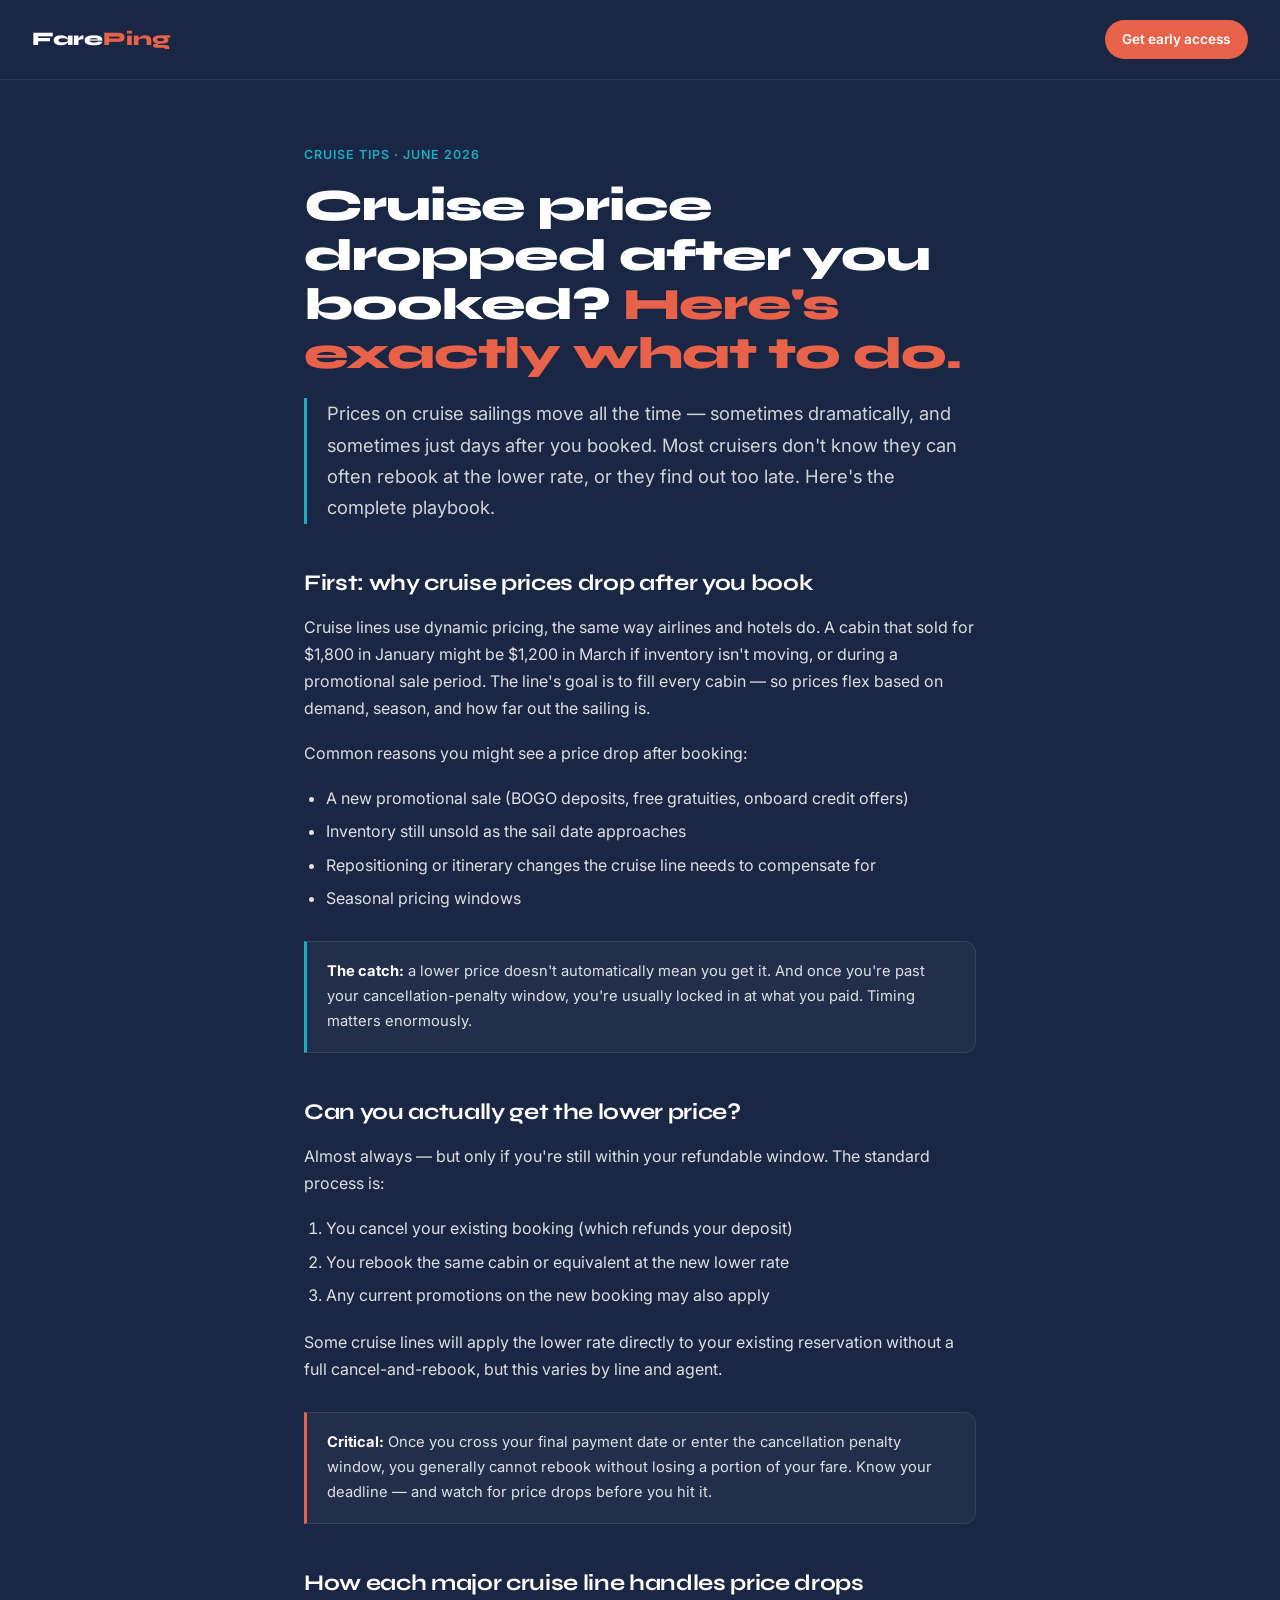
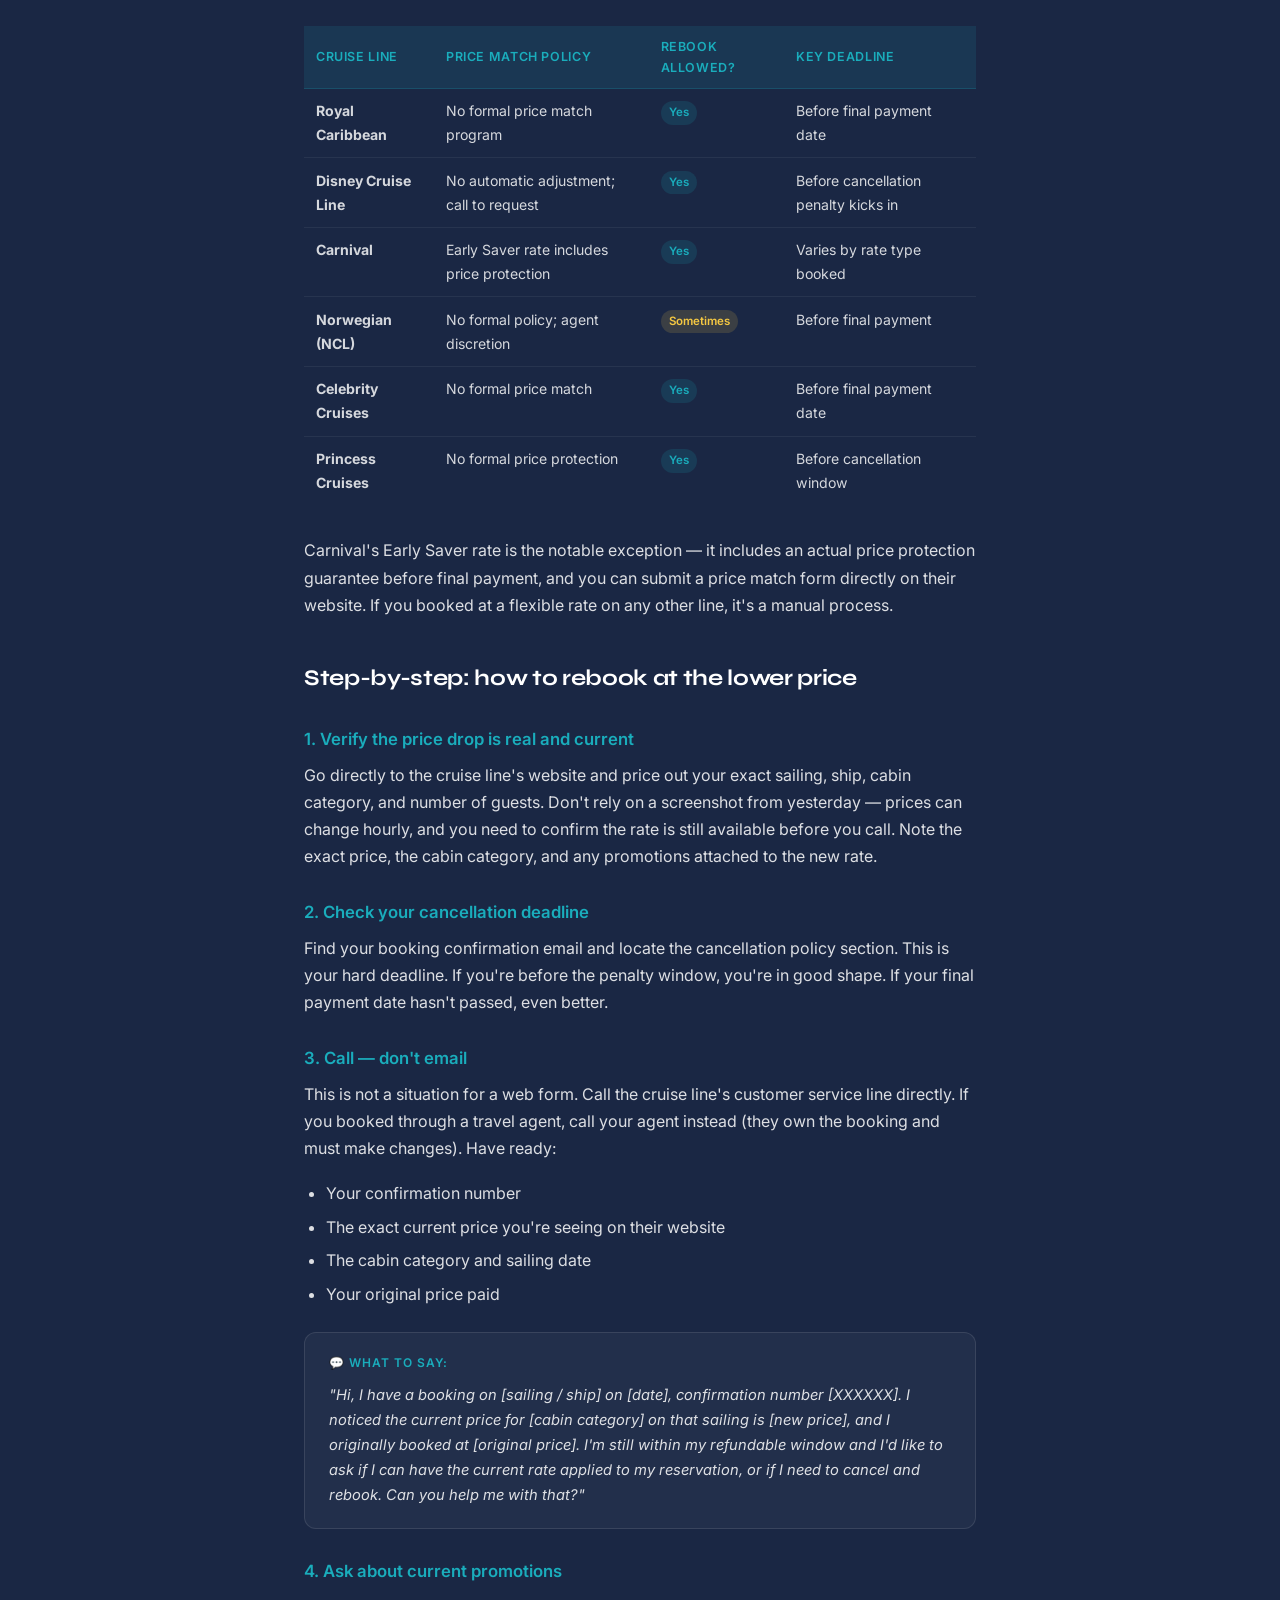
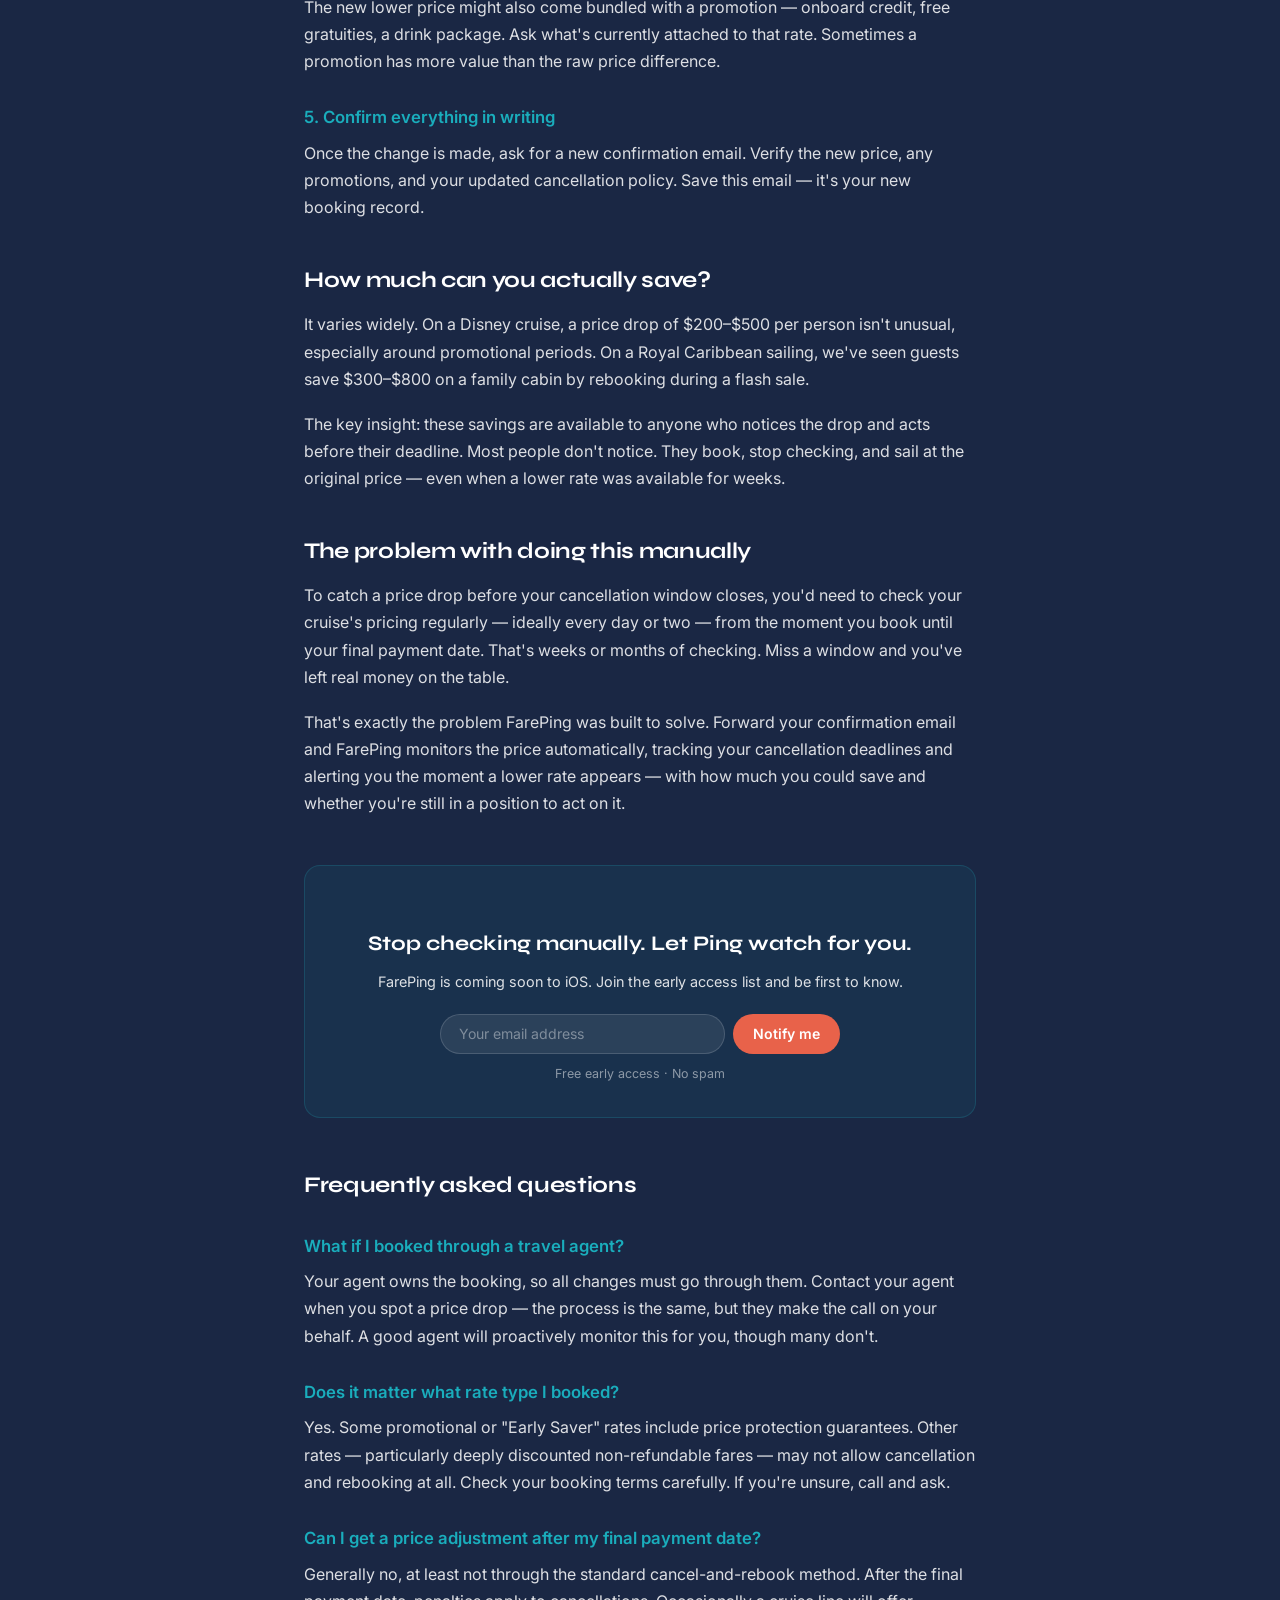
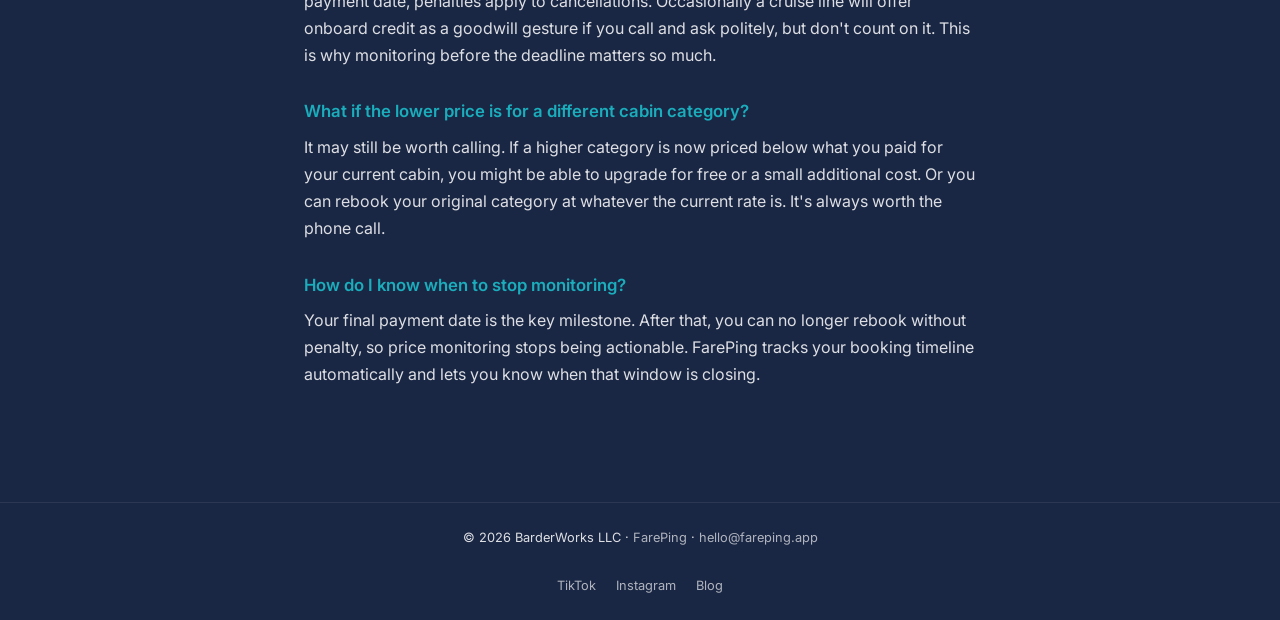
==== fareping-blog-cruise-price-drop.html @ 7eab7dcc "Initial FarePing website" ====
<!DOCTYPE html>
<html lang="en">
<head>
<meta charset="UTF-8">
<meta name="viewport" content="width=device-width, initial-scale=1.0">

<!-- Primary SEO -->
<title>Cruise Price Dropped After You Booked? Here's Exactly What to Do | FarePing</title>
<meta name="description" content="Booked a cruise and the price just dropped? You may be able to rebook at the lower rate — if you act before your cancellation deadline. Here's how price adjustments work on Royal Caribbean, Disney, Carnival, and more.">
<meta name="robots" content="index, follow">
<link rel="canonical" href="https://fareping.app/blog/cruise-price-drop-after-booking">

<!-- Open Graph -->
<meta property="og:type" content="article">
<meta property="og:url" content="https://fareping.app/blog/cruise-price-drop-after-booking">
<meta property="og:title" content="Cruise Price Dropped After You Booked? Here's Exactly What to Do">
<meta property="og:description" content="You may be able to rebook at the lower rate — if you act before your cancellation deadline. Here's how price adjustments work on major cruise lines.">
<meta property="og:image" content="https://fareping.app/og-image.png">
<meta property="og:site_name" content="FarePing">

<!-- Twitter Card -->
<meta name="twitter:card" content="summary_large_image">
<meta name="twitter:title" content="Cruise Price Dropped After You Booked? Here's Exactly What to Do">
<meta name="twitter:description" content="You may be able to rebook at the lower rate — if you act before your cancellation deadline.">
<meta name="twitter:image" content="https://fareping.app/og-image.png">

<!-- Article Schema -->
<script type="application/ld+json">
{
  "@context": "https://schema.org",
  "@type": "Article",
  "headline": "Cruise Price Dropped After You Booked? Here's Exactly What to Do",
  "description": "A complete guide to getting a price adjustment on a cruise after the rate drops — including how to check, when to act, and what to say when you call.",
  "url": "https://fareping.app/blog/cruise-price-drop-after-booking",
  "datePublished": "2026-06-16",
  "dateModified": "2026-06-16",
  "author": {
    "@type": "Organization",
    "name": "FarePing"
  },
  "publisher": {
    "@type": "Organization",
    "name": "BarderWorks LLC",
    "url": "https://fareping.app"
  },
  "mainEntityOfPage": {
    "@type": "WebPage",
    "@id": "https://fareping.app/blog/cruise-price-drop-after-booking"
  }
}
</script>

<!-- FAQ Schema (rich results) -->
<script type="application/ld+json">
{
  "@context": "https://schema.org",
  "@type": "FAQPage",
  "mainEntity": [
    {
      "@type": "Question",
      "name": "Can I get a price adjustment if my cruise drops in price after I book?",
      "acceptedAnswer": {
        "@type": "Answer",
        "text": "Yes — most major cruise lines allow you to rebook at a lower rate before your final payment date, as long as you are still within the refundable cancellation window. You typically cancel the existing booking and rebook at the new price, which may come with the current promotion attached."
      }
    },
    {
      "@type": "Question",
      "name": "Does Royal Caribbean offer price adjustments after booking?",
      "acceptedAnswer": {
        "@type": "Answer",
        "text": "Royal Caribbean does not offer a formal price match or price protection program, but you can cancel a refundable booking and rebook at the lower rate before your final payment date. After the final payment date, you are typically locked in at your original price."
      }
    },
    {
      "@type": "Question",
      "name": "What about Disney Cruise Line price drops?",
      "acceptedAnswer": {
        "@type": "Answer",
        "text": "Disney Cruise Line allows repricing on existing bookings if the price drops and you are outside the cancellation penalty period. Call the Disney Cruise Line directly with your reservation number and ask if the current rate can be applied to your booking."
      }
    },
    {
      "@type": "Question",
      "name": "How do I know if the price dropped on my cruise?",
      "acceptedAnswer": {
        "@type": "Answer",
        "text": "You can manually check the cruise line website for your sailing, or use a tool like FarePing, which monitors your booking automatically after you forward your confirmation email and alerts you the moment a lower rate appears."
      }
    },
    {
      "@type": "Question",
      "name": "What do I say when I call to ask for a price adjustment?",
      "acceptedAnswer": {
        "@type": "Answer",
        "text": "Call the cruise line directly. Reference your confirmation number and tell them you noticed the price on your sailing has dropped, and you'd like to ask whether the current rate can be applied to your existing reservation. Be polite, have your booking details ready, and ask specifically about any current promotions."
      }
    }
  ]
}
</script>

<link rel="preconnect" href="https://fonts.googleapis.com">
<link rel="preconnect" href="https://fonts.gstatic.com" crossorigin>
<link href="https://fonts.googleapis.com/css2?family=Syne:wght@700;800&family=Inter:wght@400;500;600&display=swap" rel="stylesheet">

<style>
  *, *::before, *::after { box-sizing: border-box; margin: 0; padding: 0; }

  :root {
    --teal: #1AADBC;
    --navy: #1A2744;
    --navy-light: #243456;
    --coral: #E8624A;
    --gold: #F5C842;
    --white: #FFFFFF;
    --text-muted: rgba(255,255,255,0.65);
    --card-bg: rgba(255,255,255,0.04);
    --card-border: rgba(255,255,255,0.09);
  }

  html { scroll-behavior: smooth; }
  body {
    font-family: 'Inter', sans-serif;
    background: var(--navy);
    color: var(--white);
    line-height: 1.7;
    font-size: 1rem;
  }

  /* NAV */
  nav {
    display: flex;
    align-items: center;
    justify-content: space-between;
    padding: 1.25rem 2rem;
    border-bottom: 1px solid rgba(255,255,255,0.08);
  }
  .nav-logo {
    font-family: 'Syne', sans-serif;
    font-weight: 800;
    font-size: 1.2rem;
    color: var(--white);
    text-decoration: none;
  }
  .nav-logo span { color: var(--coral); }
  .nav-cta {
    background: var(--coral);
    color: var(--white);
    border: none;
    border-radius: 100px;
    padding: 0.5rem 1.1rem;
    font-size: 0.85rem;
    font-weight: 600;
    cursor: pointer;
    text-decoration: none;
  }

  /* ARTICLE */
  .article-wrap {
    max-width: 720px;
    margin: 0 auto;
    padding: 4rem 1.5rem 6rem;
  }

  .article-meta {
    font-size: 0.78rem;
    color: var(--teal);
    font-weight: 600;
    letter-spacing: 0.08em;
    text-transform: uppercase;
    margin-bottom: 1rem;
  }

  h1 {
    font-family: 'Syne', sans-serif;
    font-weight: 800;
    font-size: clamp(2rem, 5vw, 2.8rem);
    line-height: 1.1;
    letter-spacing: -0.025em;
    margin-bottom: 1.25rem;
  }
  h1 em { font-style: normal; color: var(--coral); }

  .article-lede {
    font-size: 1.15rem;
    line-height: 1.7;
    color: rgba(255,255,255,0.8);
    border-left: 3px solid var(--teal);
    padding-left: 1.25rem;
    margin-bottom: 2.5rem;
  }

  h2 {
    font-family: 'Syne', sans-serif;
    font-weight: 700;
    font-size: 1.4rem;
    letter-spacing: -0.015em;
    margin: 2.5rem 0 0.75rem;
  }

  h3 {
    font-family: 'Inter', sans-serif;
    font-weight: 600;
    font-size: 1.05rem;
    margin: 1.75rem 0 0.5rem;
    color: var(--teal);
  }

  p { margin-bottom: 1.1rem; color: rgba(255,255,255,0.85); }

  a { color: var(--teal); }

  ul, ol {
    margin: 0.5rem 0 1.25rem 1.4rem;
    color: rgba(255,255,255,0.85);
  }
  li { margin-bottom: 0.4rem; }

  /* CALLOUT BOXES */
  .callout {
    background: var(--card-bg);
    border: 1px solid var(--card-border);
    border-left: 3px solid var(--teal);
    border-radius: 0 12px 12px 0;
    padding: 1.1rem 1.25rem;
    margin: 1.75rem 0;
  }
  .callout.warn {
    border-left-color: var(--coral);
  }
  .callout p { margin: 0; font-size: 0.92rem; }
  .callout strong { color: var(--white); }

  /* CRUISE LINE TABLE */
  .cruise-table {
    width: 100%;
    border-collapse: collapse;
    margin: 1.5rem 0 2rem;
    font-size: 0.88rem;
  }
  .cruise-table th {
    text-align: left;
    padding: 0.6rem 0.75rem;
    background: rgba(26,173,188,0.12);
    color: var(--teal);
    font-weight: 600;
    font-size: 0.78rem;
    letter-spacing: 0.05em;
    text-transform: uppercase;
    border-bottom: 1px solid rgba(26,173,188,0.3);
  }
  .cruise-table td {
    padding: 0.65rem 0.75rem;
    border-bottom: 1px solid rgba(255,255,255,0.06);
    color: rgba(255,255,255,0.82);
    vertical-align: top;
  }
  .cruise-table tr:last-child td { border-bottom: none; }
  .badge {
    display: inline-block;
    padding: 2px 8px;
    border-radius: 100px;
    font-size: 0.72rem;
    font-weight: 600;
  }
  .badge.yes { background: rgba(26,173,188,0.15); color: var(--teal); }
  .badge.no { background: rgba(232,98,74,0.15); color: var(--coral); }
  .badge.maybe { background: rgba(245,200,66,0.15); color: var(--gold); }

  /* SCRIPT BOX */
  .script-box {
    background: rgba(255,255,255,0.04);
    border: 1px solid rgba(255,255,255,0.1);
    border-radius: 12px;
    padding: 1.25rem 1.5rem;
    margin: 1.5rem 0;
    font-size: 0.92rem;
    font-style: italic;
    line-height: 1.7;
    color: rgba(255,255,255,0.85);
  }
  .script-box::before {
    content: '💬 What to say:';
    display: block;
    font-style: normal;
    font-weight: 600;
    font-size: 0.75rem;
    letter-spacing: 0.08em;
    text-transform: uppercase;
    color: var(--teal);
    margin-bottom: 0.6rem;
  }

  /* CTA BLOCK */
  .cta-block {
    background: rgba(26,173,188,0.08);
    border: 1px solid rgba(26,173,188,0.2);
    border-radius: 16px;
    padding: 2rem;
    text-align: center;
    margin: 3rem 0;
  }
  .cta-block h3 {
    color: var(--white);
    font-family: 'Syne', sans-serif;
    font-weight: 700;
    font-size: 1.3rem;
    margin-bottom: 0.5rem;
  }
  .cta-block p { font-size: 0.9rem; margin-bottom: 1.25rem; }
  .cta-form { display: flex; gap: 0.5rem; max-width: 400px; margin: 0 auto; }
  .cta-form input {
    flex: 1;
    background: rgba(255,255,255,0.08);
    border: 1px solid rgba(255,255,255,0.15);
    border-radius: 100px;
    padding: 0.65rem 1.1rem;
    font-size: 0.88rem;
    color: var(--white);
    outline: none;
    font-family: 'Inter', sans-serif;
  }
  .cta-form input::placeholder { color: rgba(255,255,255,0.4); }
  .cta-form button {
    background: var(--coral);
    color: var(--white);
    border: none;
    border-radius: 100px;
    padding: 0.65rem 1.25rem;
    font-size: 0.88rem;
    font-weight: 600;
    cursor: pointer;
    font-family: 'Inter', sans-serif;
    white-space: nowrap;
  }

  /* FOOTER */
  footer {
    padding: 1.5rem 2rem;
    border-top: 1px solid rgba(255,255,255,0.08);
    text-align: center;
    font-size: 0.8rem;
    color: var(--text-muted);
    display: flex;
    flex-direction: column;
    gap: 0.5rem;
    align-items: center;
  }
  .footer-social { display: flex; gap: 1.25rem; }
  footer a { color: var(--text-muted); text-decoration: none; }
  footer a:hover { color: var(--teal); }

  @media (max-width: 600px) {
    .cta-form { flex-direction: column; }
    .cruise-table { font-size: 0.8rem; }
    .cruise-table th, .cruise-table td { padding: 0.5rem; }
  }
</style>
</head>
<body>

<nav>
  <a href="/" class="nav-logo">Fare<span>Ping</span></a>
  <a href="/#notify" class="nav-cta">Get early access</a>
</nav>

<article class="article-wrap">

  <p class="article-meta">Cruise tips · June 2026</p>

  <h1>Cruise price dropped after you booked? <em>Here's exactly what to do.</em></h1>

  <p class="article-lede">Prices on cruise sailings move all the time — sometimes dramatically, and sometimes just days after you booked. Most cruisers don't know they can often rebook at the lower rate, or they find out too late. Here's the complete playbook.</p>

  <h2>First: why cruise prices drop after you book</h2>

  <p>Cruise lines use dynamic pricing, the same way airlines and hotels do. A cabin that sold for $1,800 in January might be $1,200 in March if inventory isn't moving, or during a promotional sale period. The line's goal is to fill every cabin — so prices flex based on demand, season, and how far out the sailing is.</p>

  <p>Common reasons you might see a price drop after booking:</p>
  <ul>
    <li>A new promotional sale (BOGO deposits, free gratuities, onboard credit offers)</li>
    <li>Inventory still unsold as the sail date approaches</li>
    <li>Repositioning or itinerary changes the cruise line needs to compensate for</li>
    <li>Seasonal pricing windows</li>
  </ul>

  <div class="callout">
    <p><strong>The catch:</strong> a lower price doesn't automatically mean you get it. And once you're past your cancellation-penalty window, you're usually locked in at what you paid. Timing matters enormously.</p>
  </div>

  <h2>Can you actually get the lower price?</h2>

  <p>Almost always — but only if you're still within your refundable window. The standard process is:</p>
  <ol>
    <li>You cancel your existing booking (which refunds your deposit)</li>
    <li>You rebook the same cabin or equivalent at the new lower rate</li>
    <li>Any current promotions on the new booking may also apply</li>
  </ol>

  <p>Some cruise lines will apply the lower rate directly to your existing reservation without a full cancel-and-rebook, but this varies by line and agent.</p>

  <div class="callout warn">
    <p><strong>Critical:</strong> Once you cross your final payment date or enter the cancellation penalty window, you generally cannot rebook without losing a portion of your fare. Know your deadline — and watch for price drops before you hit it.</p>
  </div>

  <h2>How each major cruise line handles price drops</h2>

  <table class="cruise-table">
    <thead>
      <tr>
        <th>Cruise Line</th>
        <th>Price Match Policy</th>
        <th>Rebook Allowed?</th>
        <th>Key Deadline</th>
      </tr>
    </thead>
    <tbody>
      <tr>
        <td><strong>Royal Caribbean</strong></td>
        <td>No formal price match program</td>
        <td><span class="badge yes">Yes</span></td>
        <td>Before final payment date</td>
      </tr>
      <tr>
        <td><strong>Disney Cruise Line</strong></td>
        <td>No automatic adjustment; call to request</td>
        <td><span class="badge yes">Yes</span></td>
        <td>Before cancellation penalty kicks in</td>
      </tr>
      <tr>
        <td><strong>Carnival</strong></td>
        <td>Early Saver rate includes price protection</td>
        <td><span class="badge yes">Yes</span></td>
        <td>Varies by rate type booked</td>
      </tr>
      <tr>
        <td><strong>Norwegian (NCL)</strong></td>
        <td>No formal policy; agent discretion</td>
        <td><span class="badge maybe">Sometimes</span></td>
        <td>Before final payment</td>
      </tr>
      <tr>
        <td><strong>Celebrity Cruises</strong></td>
        <td>No formal price match</td>
        <td><span class="badge yes">Yes</span></td>
        <td>Before final payment date</td>
      </tr>
      <tr>
        <td><strong>Princess Cruises</strong></td>
        <td>No formal price protection</td>
        <td><span class="badge yes">Yes</span></td>
        <td>Before cancellation window</td>
      </tr>
    </tbody>
  </table>

  <p>Carnival's Early Saver rate is the notable exception — it includes an actual price protection guarantee before final payment, and you can submit a price match form directly on their website. If you booked at a flexible rate on any other line, it's a manual process.</p>

  <h2>Step-by-step: how to rebook at the lower price</h2>

  <h3>1. Verify the price drop is real and current</h3>
  <p>Go directly to the cruise line's website and price out your exact sailing, ship, cabin category, and number of guests. Don't rely on a screenshot from yesterday — prices can change hourly, and you need to confirm the rate is still available before you call. Note the exact price, the cabin category, and any promotions attached to the new rate.</p>

  <h3>2. Check your cancellation deadline</h3>
  <p>Find your booking confirmation email and locate the cancellation policy section. This is your hard deadline. If you're before the penalty window, you're in good shape. If your final payment date hasn't passed, even better.</p>

  <h3>3. Call — don't email</h3>
  <p>This is not a situation for a web form. Call the cruise line's customer service line directly. If you booked through a travel agent, call your agent instead (they own the booking and must make changes). Have ready:</p>
  <ul>
    <li>Your confirmation number</li>
    <li>The exact current price you're seeing on their website</li>
    <li>The cabin category and sailing date</li>
    <li>Your original price paid</li>
  </ul>

  <div class="script-box">
    "Hi, I have a booking on [sailing / ship] on [date], confirmation number [XXXXXX]. I noticed the current price for [cabin category] on that sailing is [new price], and I originally booked at [original price]. I'm still within my refundable window and I'd like to ask if I can have the current rate applied to my reservation, or if I need to cancel and rebook. Can you help me with that?"
  </div>

  <h3>4. Ask about current promotions</h3>
  <p>The new lower price might also come bundled with a promotion — onboard credit, free gratuities, a drink package. Ask what's currently attached to that rate. Sometimes a promotion has more value than the raw price difference.</p>

  <h3>5. Confirm everything in writing</h3>
  <p>Once the change is made, ask for a new confirmation email. Verify the new price, any promotions, and your updated cancellation policy. Save this email — it's your new booking record.</p>

  <h2>How much can you actually save?</h2>

  <p>It varies widely. On a Disney cruise, a price drop of $200–$500 per person isn't unusual, especially around promotional periods. On a Royal Caribbean sailing, we've seen guests save $300–$800 on a family cabin by rebooking during a flash sale.</p>

  <p>The key insight: these savings are available to anyone who notices the drop and acts before their deadline. Most people don't notice. They book, stop checking, and sail at the original price — even when a lower rate was available for weeks.</p>

  <h2>The problem with doing this manually</h2>

  <p>To catch a price drop before your cancellation window closes, you'd need to check your cruise's pricing regularly — ideally every day or two — from the moment you book until your final payment date. That's weeks or months of checking. Miss a window and you've left real money on the table.</p>

  <p>That's exactly the problem FarePing was built to solve. Forward your confirmation email and FarePing monitors the price automatically, tracking your cancellation deadlines and alerting you the moment a lower rate appears — with how much you could save and whether you're still in a position to act on it.</p>

  <!-- IN-ARTICLE CTA -->
  <div class="cta-block">
    <h3>Stop checking manually. Let Ping watch for you.</h3>
    <p>FarePing is coming soon to iOS. Join the early access list and be first to know.</p>
    <form class="cta-form" onsubmit="handleSubmit(event)">
      <input type="email" placeholder="Your email address" required>
      <button type="submit">Notify me</button>
    </form>
    <p id="cta-msg" style="font-size: 0.78rem; color: rgba(255,255,255,0.5); margin-top: 0.6rem; margin-bottom: 0;">Free early access · No spam</p>
  </div>

  <h2>Frequently asked questions</h2>

  <h3>What if I booked through a travel agent?</h3>
  <p>Your agent owns the booking, so all changes must go through them. Contact your agent when you spot a price drop — the process is the same, but they make the call on your behalf. A good agent will proactively monitor this for you, though many don't.</p>

  <h3>Does it matter what rate type I booked?</h3>
  <p>Yes. Some promotional or "Early Saver" rates include price protection guarantees. Other rates — particularly deeply discounted non-refundable fares — may not allow cancellation and rebooking at all. Check your booking terms carefully. If you're unsure, call and ask.</p>

  <h3>Can I get a price adjustment after my final payment date?</h3>
  <p>Generally no, at least not through the standard cancel-and-rebook method. After the final payment date, penalties apply to cancellations. Occasionally a cruise line will offer onboard credit as a goodwill gesture if you call and ask politely, but don't count on it. This is why monitoring before the deadline matters so much.</p>

  <h3>What if the lower price is for a different cabin category?</h3>
  <p>It may still be worth calling. If a higher category is now priced below what you paid for your current cabin, you might be able to upgrade for free or a small additional cost. Or you can rebook your original category at whatever the current rate is. It's always worth the phone call.</p>

  <h3>How do I know when to stop monitoring?</h3>
  <p>Your final payment date is the key milestone. After that, you can no longer rebook without penalty, so price monitoring stops being actionable. FarePing tracks your booking timeline automatically and lets you know when that window is closing.</p>

</article>

<footer>
  <p>© 2026 BarderWorks LLC · <a href="/">FarePing</a> · <a href="mailto:hello@fareping.app">hello@fareping.app</a></p>
  <div class="footer-social">
    <a href="https://www.tiktok.com/@fareping" target="_blank" rel="noopener">TikTok</a>
    <a href="https://www.instagram.com/farepinged" target="_blank" rel="noopener">Instagram</a>
    <a href="/blog">Blog</a>
  </div>
</footer>

<script>
  function handleSubmit(e) {
    e.preventDefault();
    const msg = document.getElementById('cta-msg');
    msg.textContent = '🎉 You\'re on the list! We\'ll ping you when it\'s ready.';
    msg.style.color = '#1AADBC';
    e.target.querySelector('button').disabled = true;
    e.target.querySelector('input').disabled = true;
  }
</script>

</body>
</html>
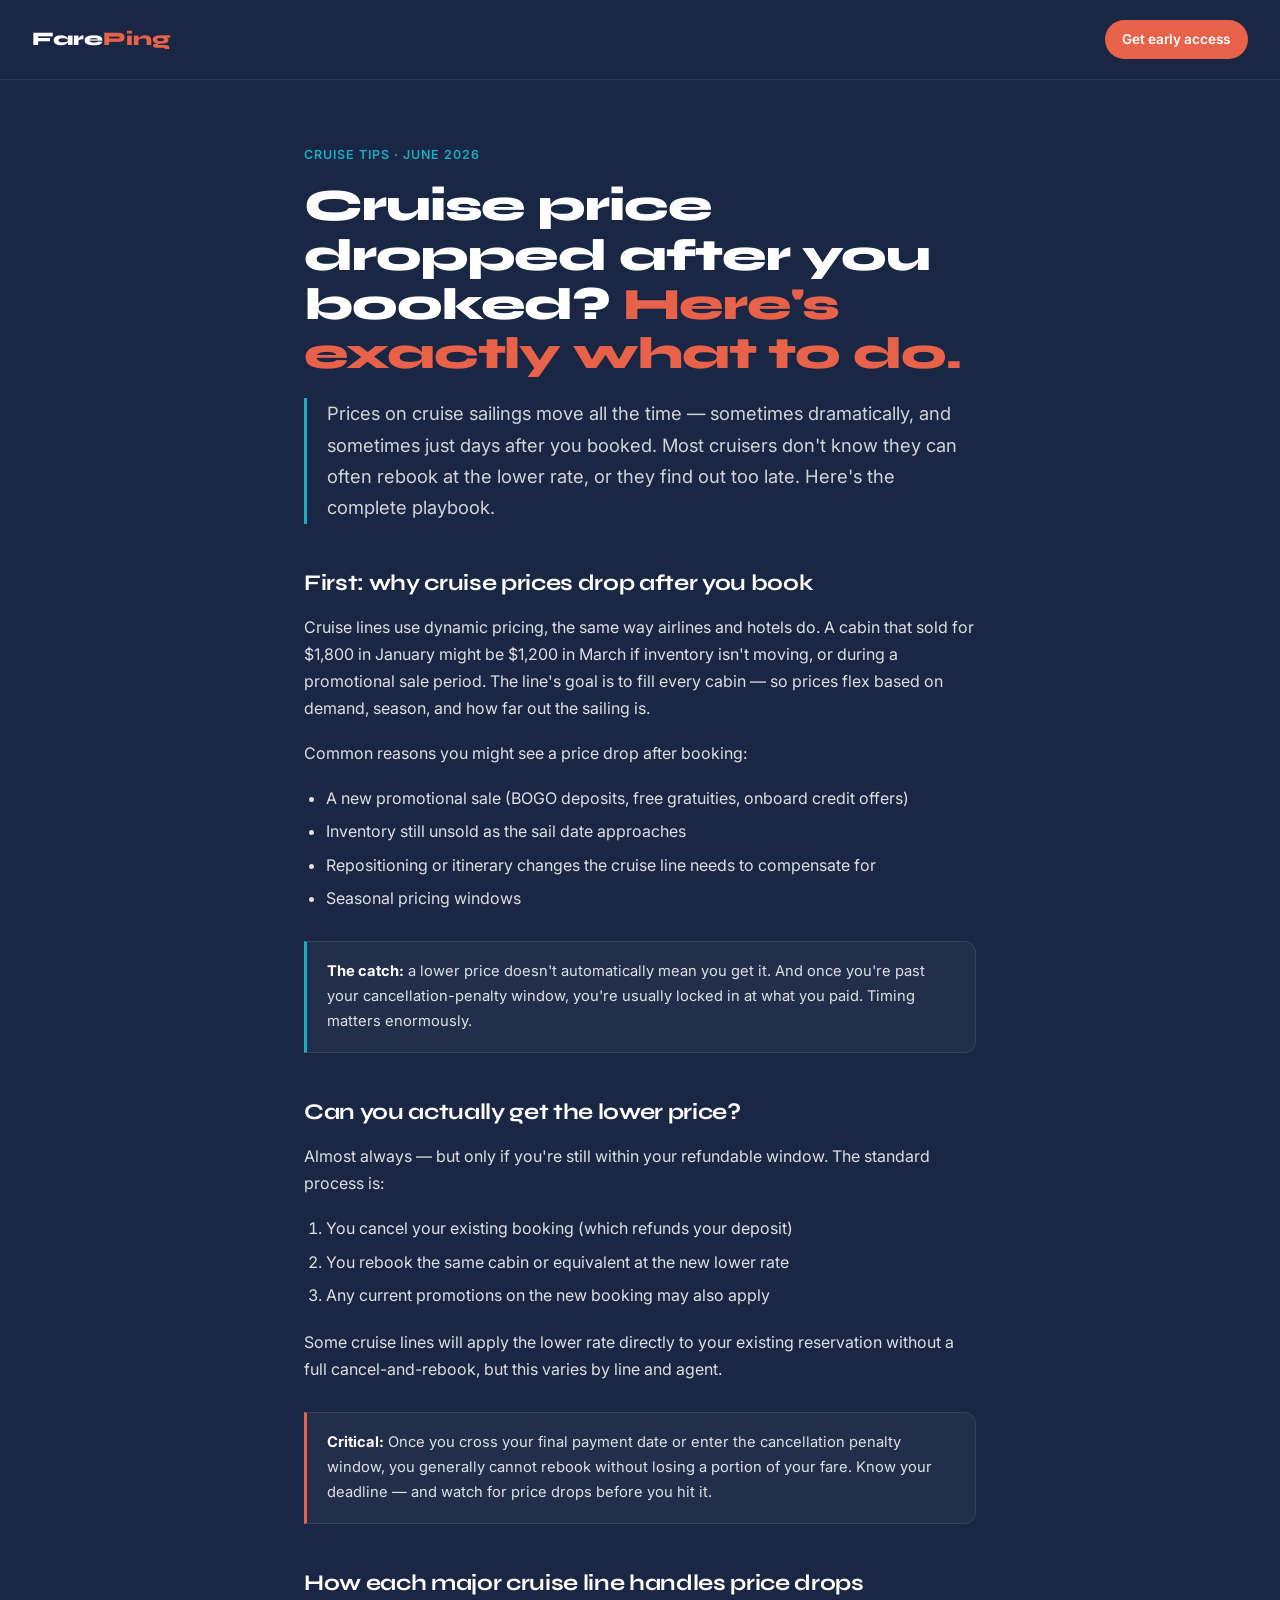
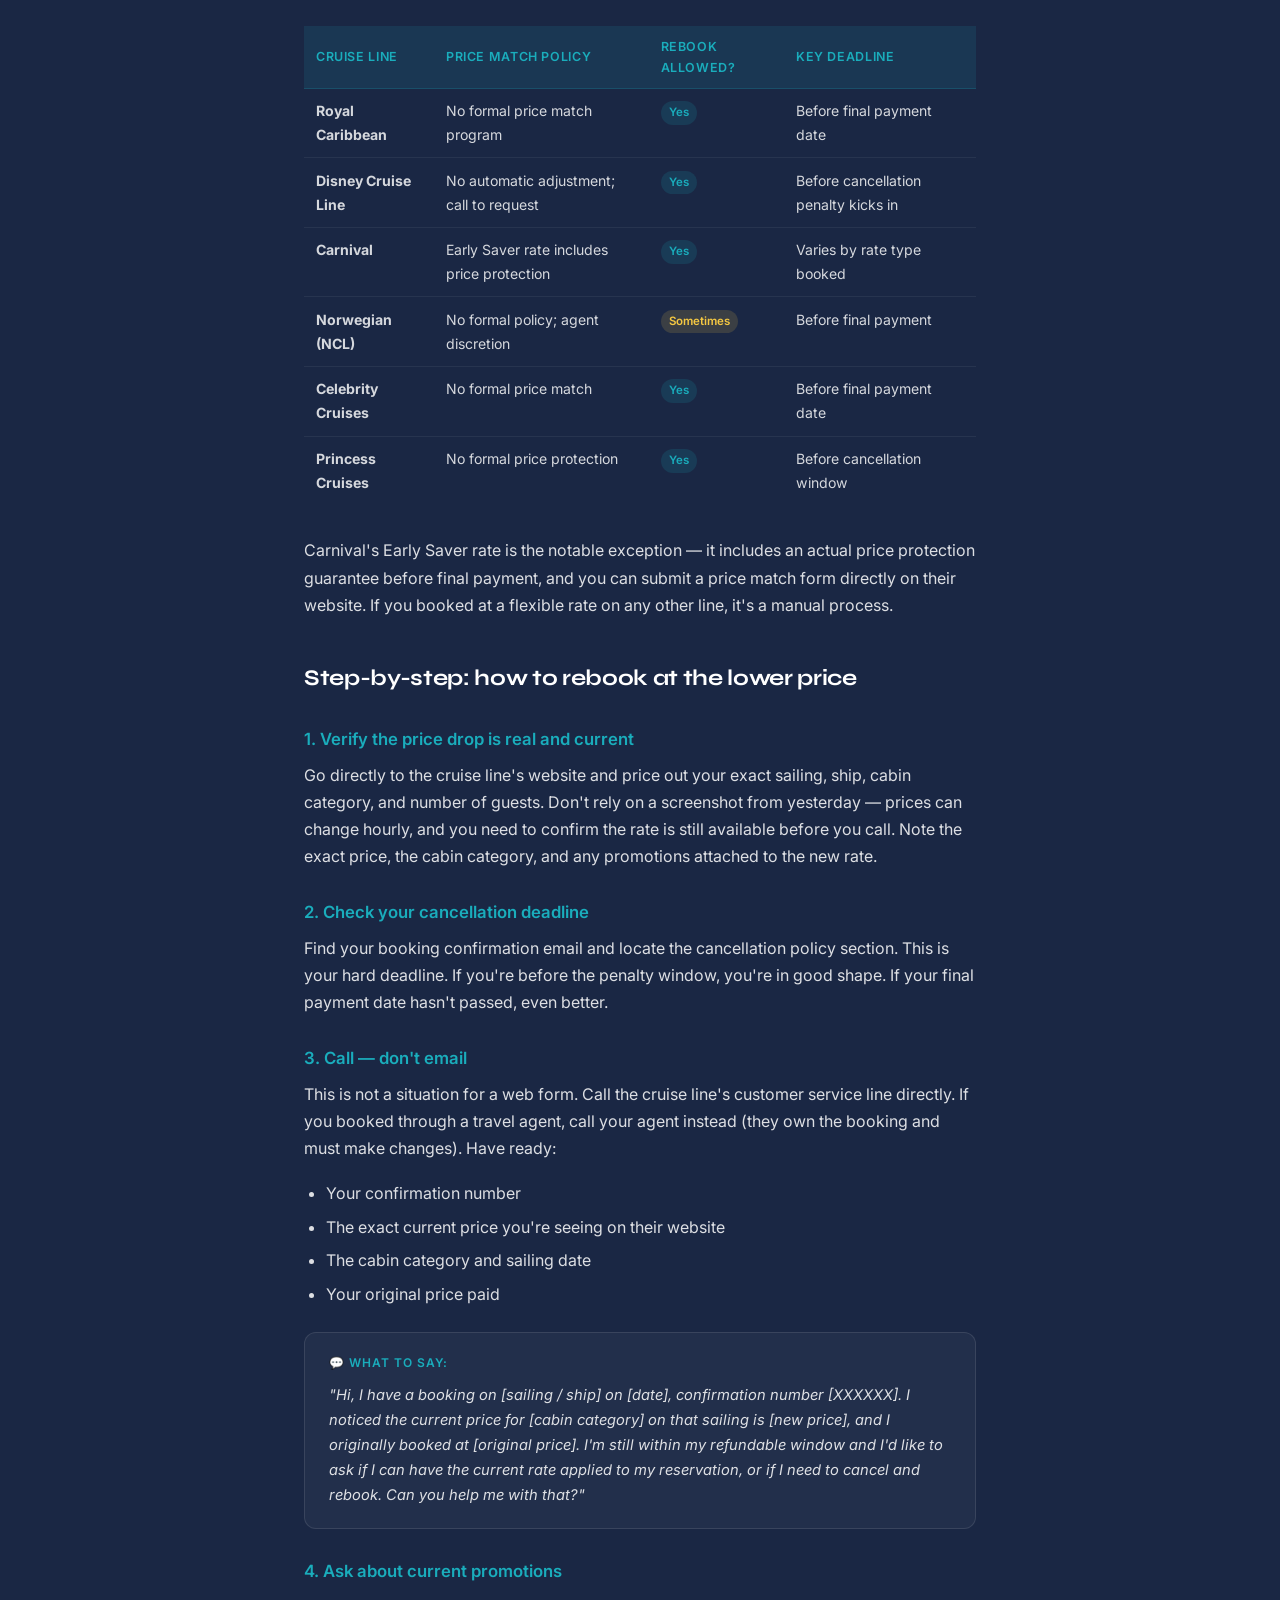
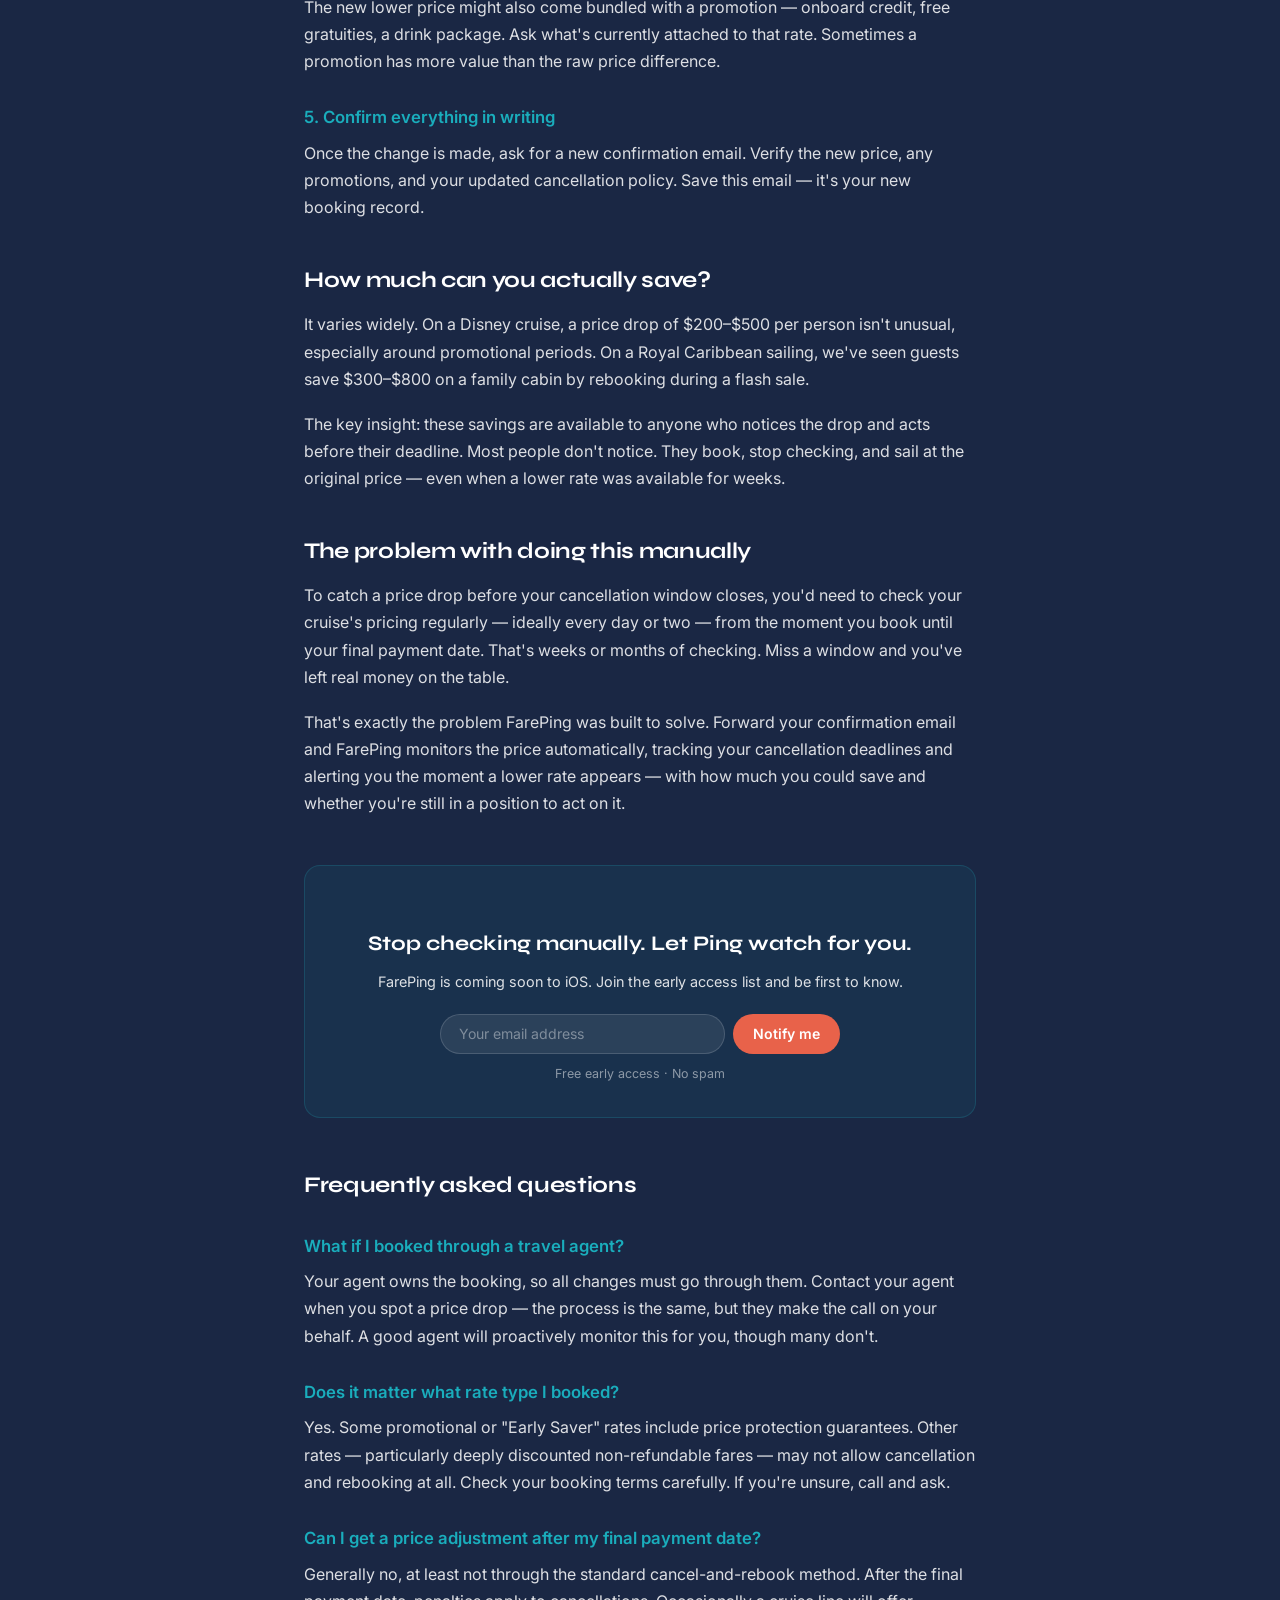
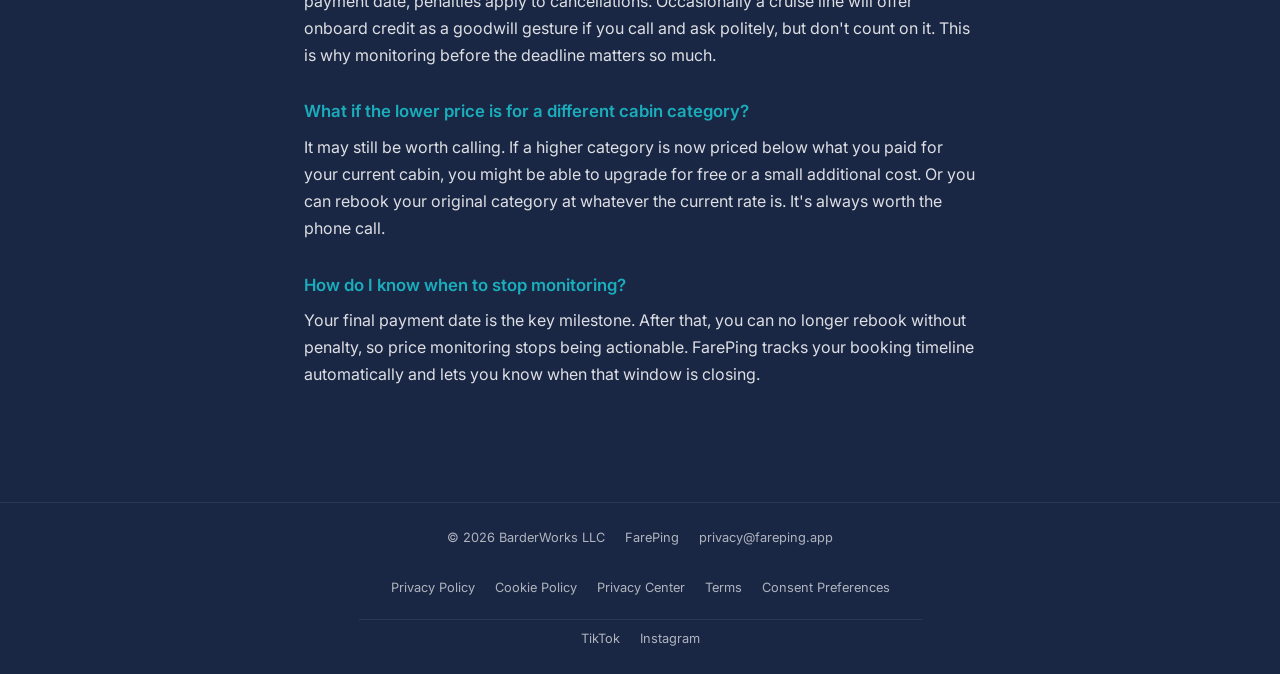
==== commit 1f2abe0e: "Add privacy footer and Termly consent links" ====
--- a/fareping-blog-cruise-price-drop.html
+++ b/fareping-blog-cruise-price-drop.html
@@ -1,6 +1,7 @@
 <!DOCTYPE html>
 <html lang="en">
 <head>
+<script src="https://app.termly.io/resource-blocker/3a249ae2-6b6b-41ee-b109-8dacd7717abc?autoBlock=on"></script>
 <meta charset="UTF-8">
 <meta name="viewport" content="width=device-width, initial-scale=1.0">
 
@@ -127,6 +128,10 @@
     line-height: 1.7;
     font-size: 1rem;
   }
+  a:focus-visible, button:focus-visible, input:focus-visible {
+    outline: 2px solid var(--teal);
+    outline-offset: 3px;
+  }
 
   /* NAV */
   nav {
@@ -347,14 +352,29 @@
     gap: 0.5rem;
     align-items: center;
   }
-  .footer-social { display: flex; gap: 1.25rem; }
+  .footer-meta, .footer-social, .footer-links {
+    display: flex;
+    gap: 1.25rem;
+    flex-wrap: wrap;
+    justify-content: center;
+  }
   footer a { color: var(--text-muted); text-decoration: none; }
   footer a:hover { color: var(--teal); }
+  .footer-cookie-button {
+    background: none;
+    border: 0;
+    color: var(--text-muted);
+    cursor: pointer;
+    font: inherit;
+    padding: 0;
+  }
+  .footer-cookie-button:hover { color: var(--teal); }
 
   @media (max-width: 600px) {
     .cta-form { flex-direction: column; }
     .cruise-table { font-size: 0.8rem; }
     .cruise-table th, .cruise-table td { padding: 0.5rem; }
+    .footer-meta, .footer-social, .footer-links { gap: 0.85rem; }
   }
 </style>
 </head>
@@ -527,11 +547,21 @@
 </article>
 
 <footer>
-  <p>© 2026 BarderWorks LLC · <a href="/">FarePing</a> · <a href="mailto:hello@fareping.app">hello@fareping.app</a></p>
+  <div class="footer-meta">
+    <span>© 2026 BarderWorks LLC</span>
+    <a href="/">FarePing</a>
+    <a href="mailto:privacy@fareping.app">privacy@fareping.app</a>
+  </div>
+  <nav class="footer-links" aria-label="Footer">
+    <a href="privacy.html#privacy-policy">Privacy Policy</a>
+    <a href="privacy.html#cookie-policy">Cookie Policy</a>
+    <a href="privacy.html">Privacy Center</a>
+    <a href="privacy.html#terms-of-service">Terms</a>
+    <a href="#" class="termly-display-preferences">Consent Preferences</a>
+  </nav>
   <div class="footer-social">
     <a href="https://www.tiktok.com/@fareping" target="_blank" rel="noopener">TikTok</a>
     <a href="https://www.instagram.com/farepinged" target="_blank" rel="noopener">Instagram</a>
-    <a href="/blog">Blog</a>
   </div>
 </footer>
 
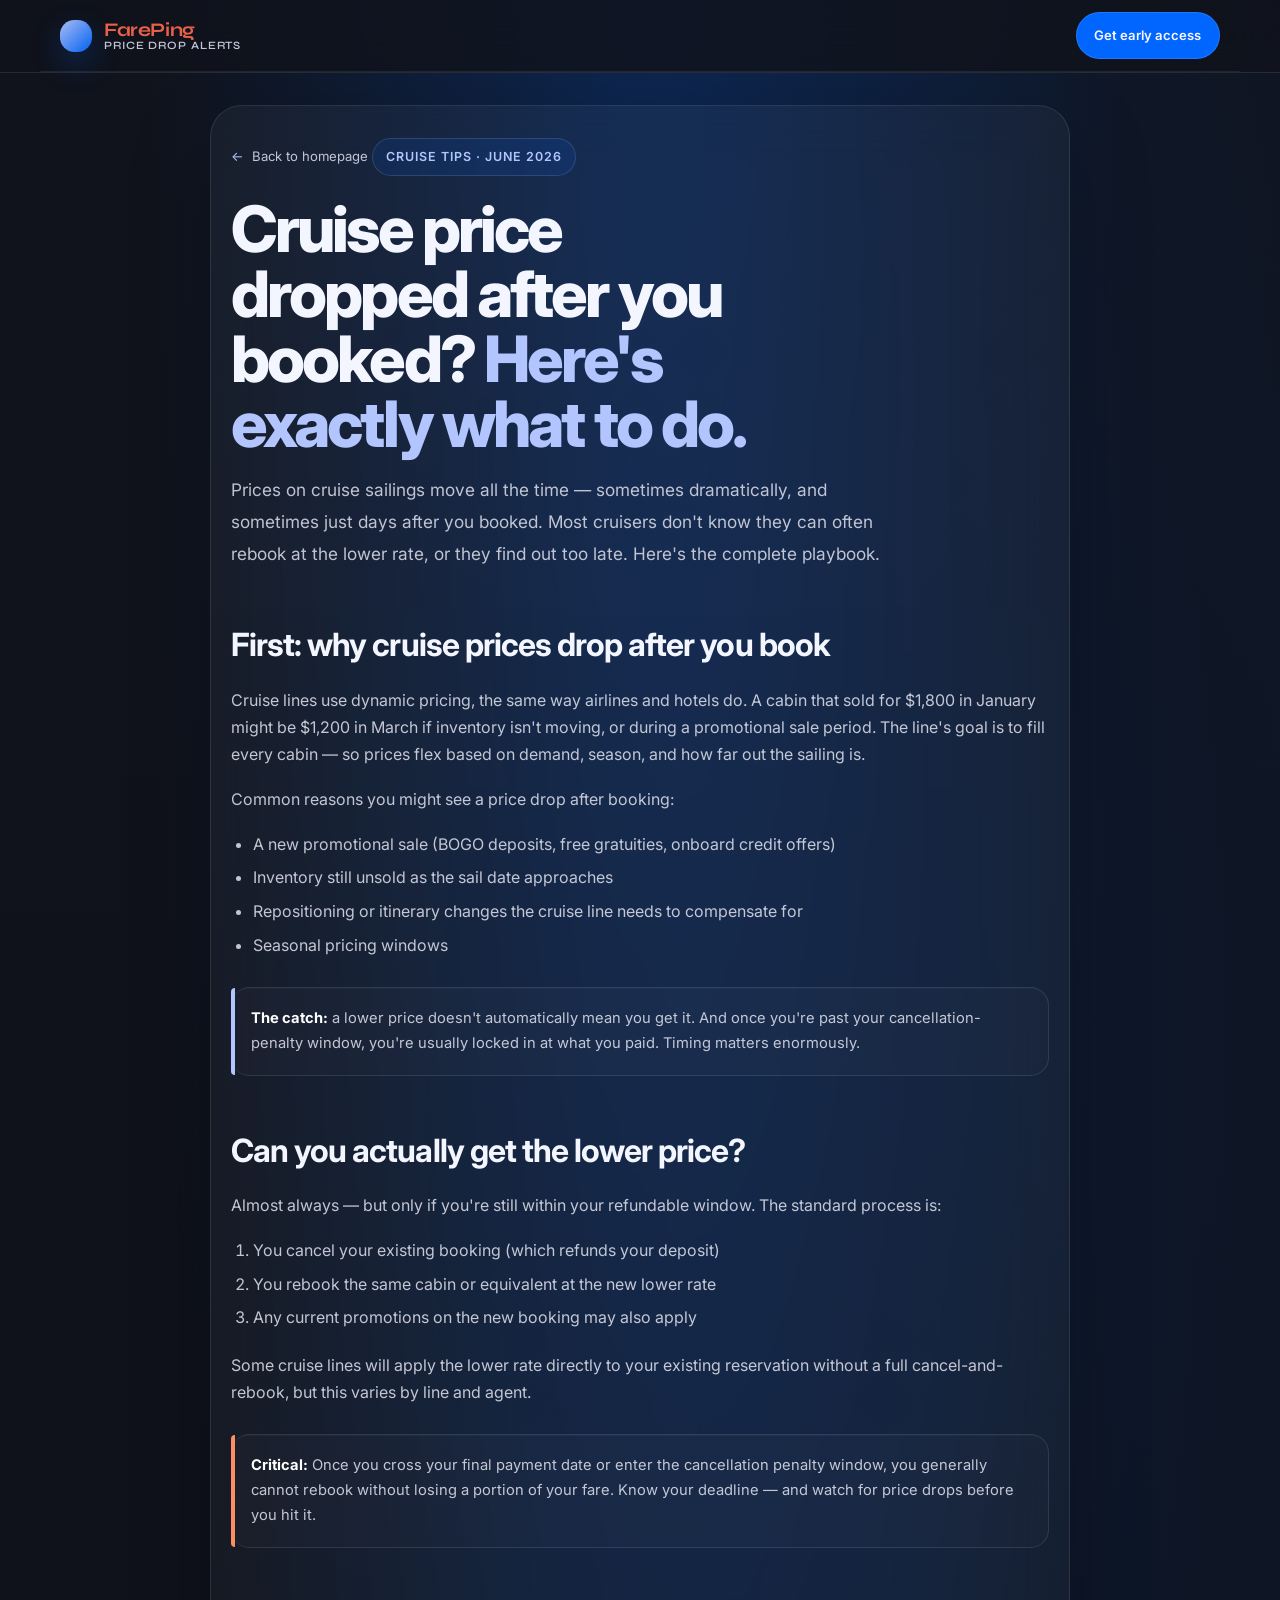
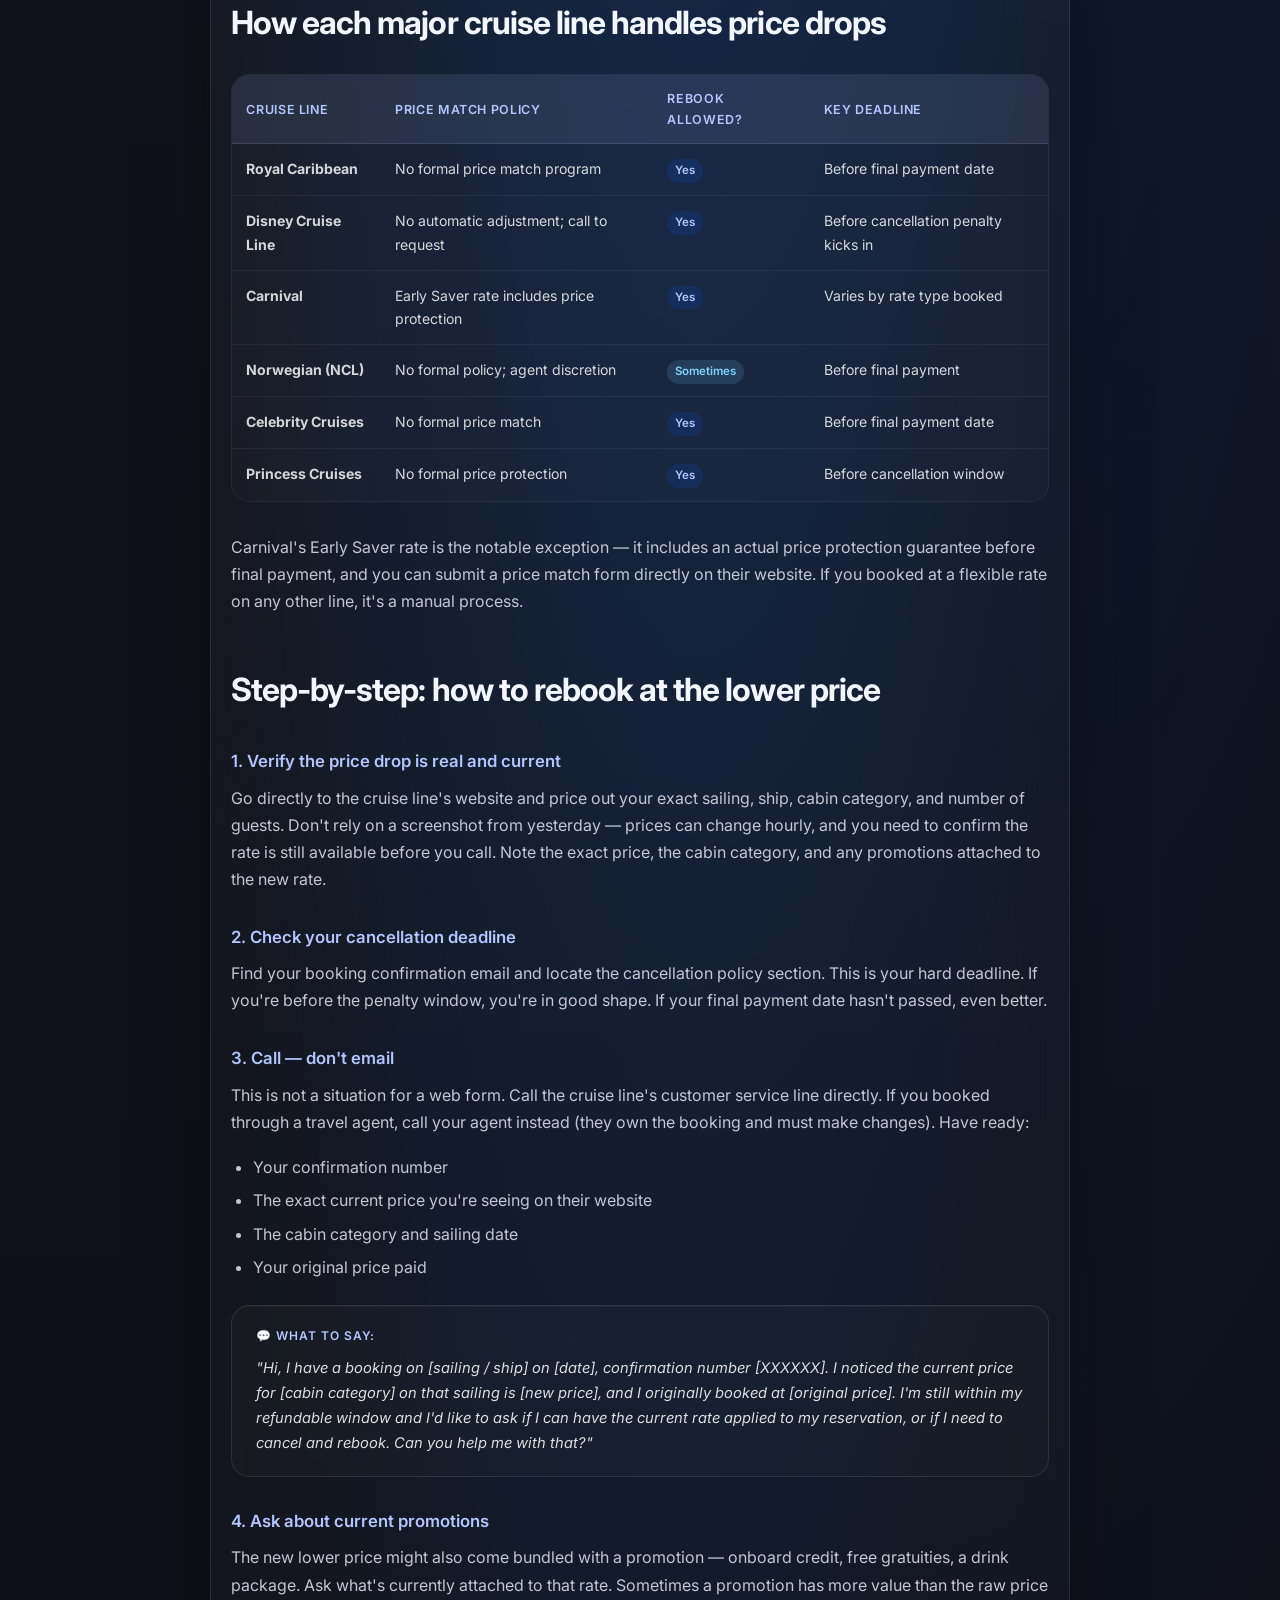
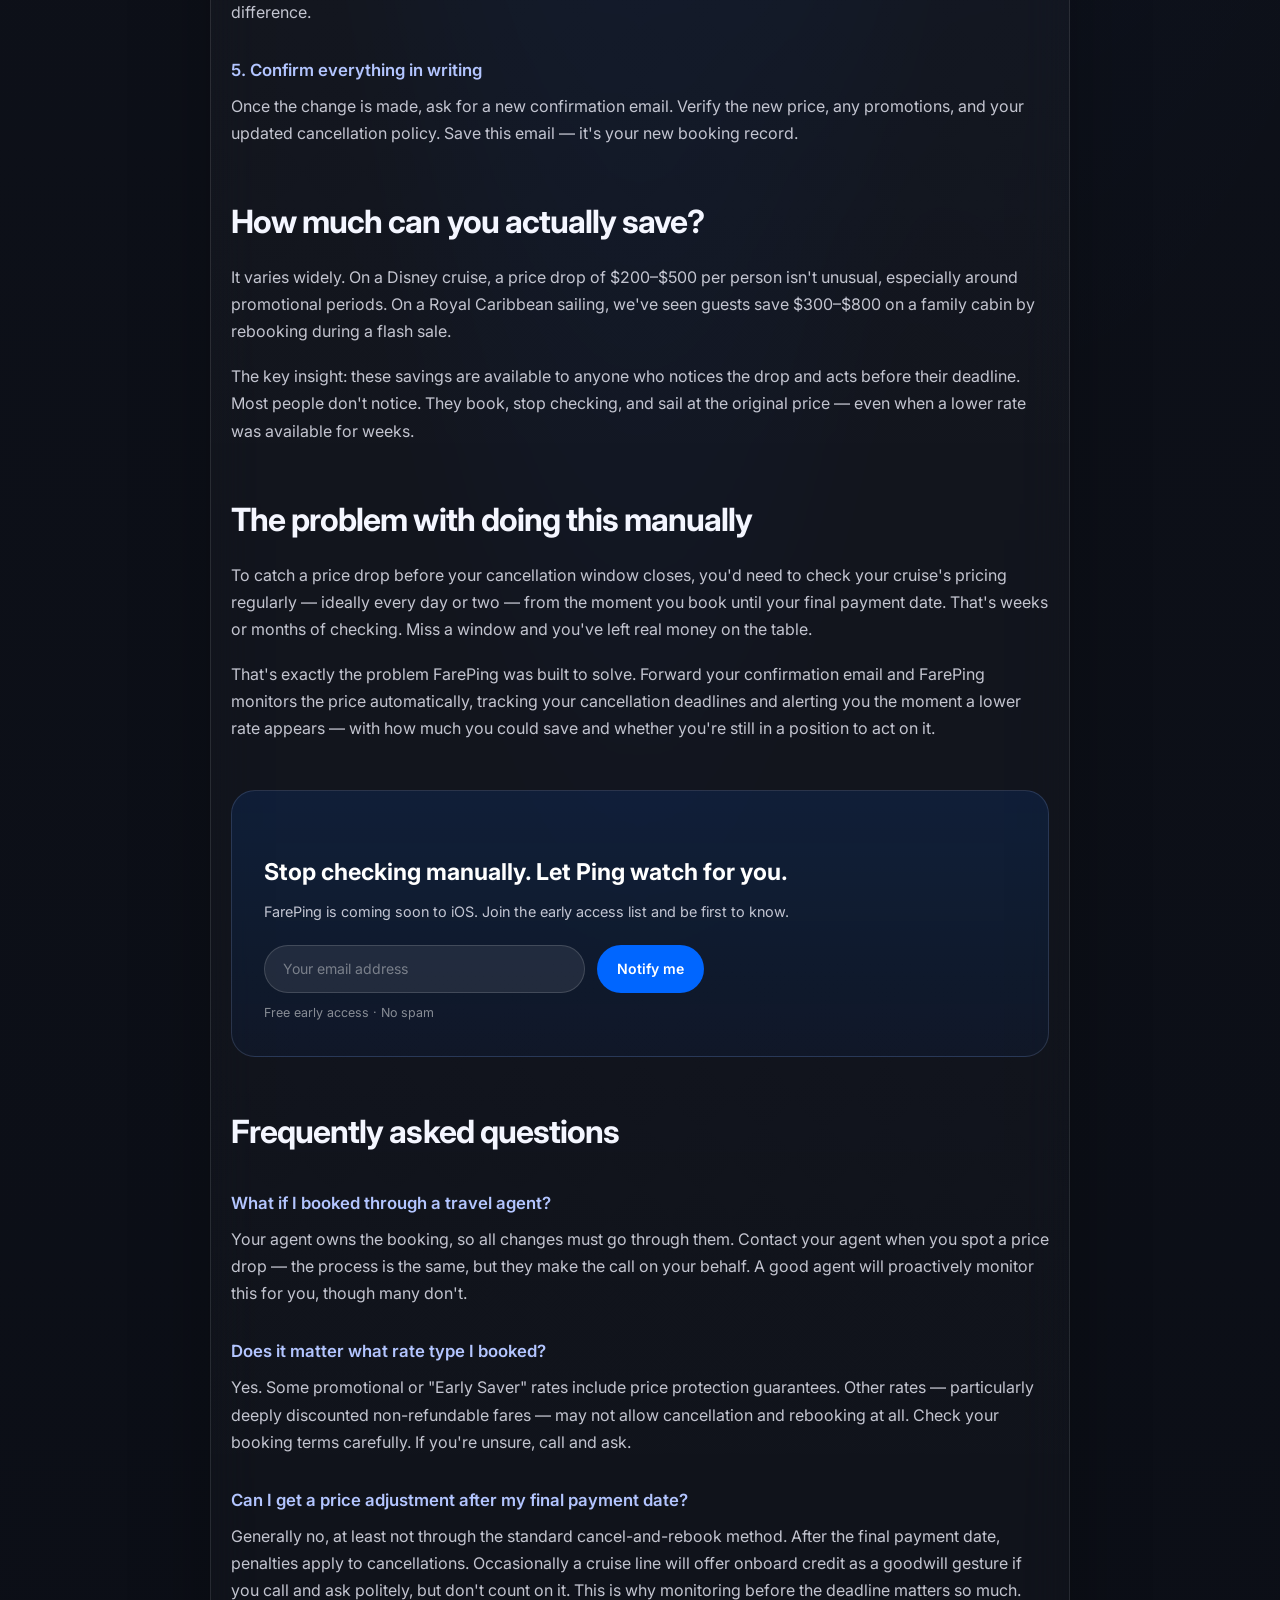
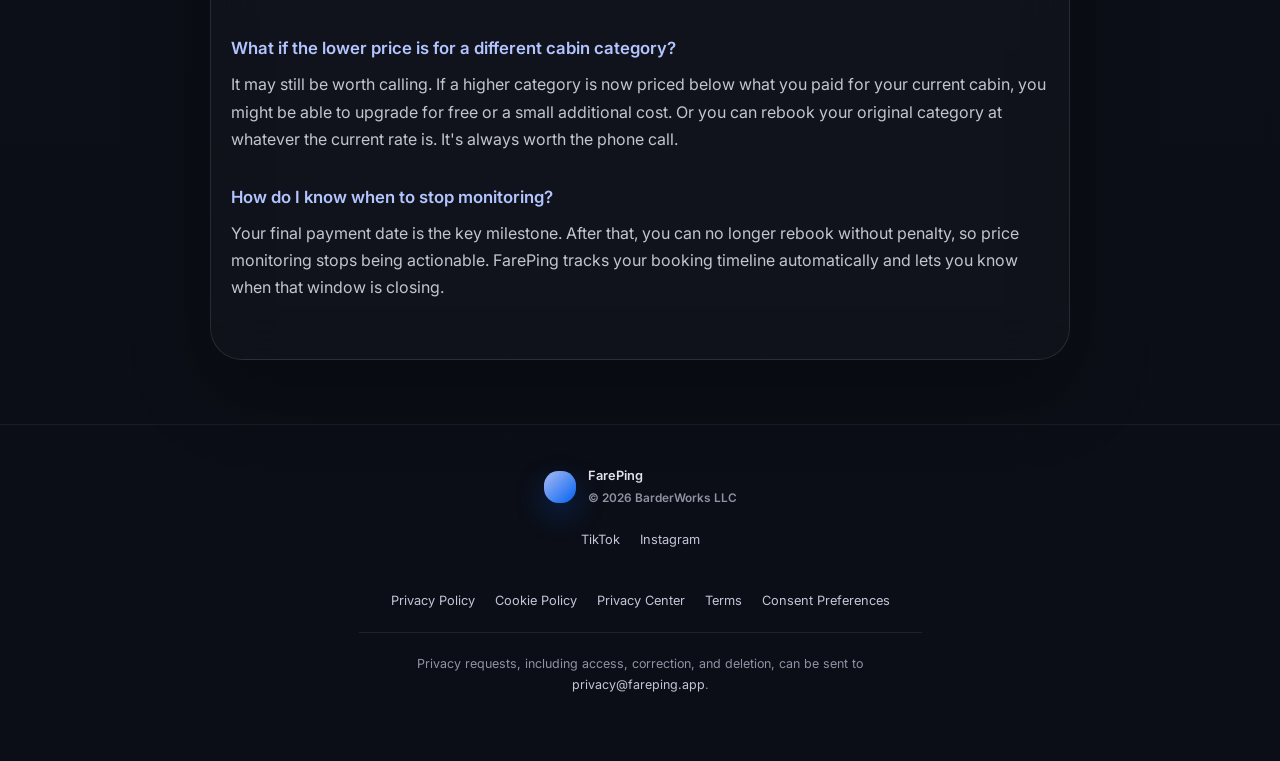
==== commit 8cf92a7b: "Refresh legacy blog pages to match current FarePing design system" ====
--- a/fareping-blog-cruise-price-drop.html
+++ b/fareping-blog-cruise-price-drop.html
@@ -377,15 +377,99 @@
     .footer-meta, .footer-social, .footer-links { gap: 0.85rem; }
   }
 </style>
+<style id="site-refresh">
+  :root {
+    --primary: #b3c5ff;
+    --primary-strong: #0066ff;
+    --surface: #10131c;
+    --text: #e1e2ee;
+    --text-muted-2: rgba(194,198,216,0.72);
+    --outline: rgba(255,255,255,0.1);
+    --outline-soft: rgba(255,255,255,0.06);
+    --glass: rgba(255,255,255,0.03);
+    --glass-soft: rgba(255,255,255,0.02);
+    --warning: #ff8d63;
+    --success: #7dd3fc;
+  }
+
+  body {
+    background:
+      radial-gradient(ellipse at 50% -10%, rgba(0,102,255,0.24) 0%, transparent 55%),
+      radial-gradient(ellipse at 80% 20%, rgba(0,102,255,0.08) 0%, transparent 40%),
+      linear-gradient(180deg, #10131c 0%, #0b0e16 100%);
+    color: var(--text);
+    -webkit-font-smoothing: antialiased;
+  }
+  a:focus-visible, button:focus-visible, input:focus-visible { outline-color: var(--primary); }
+  body > nav, body > footer:not(.site-footer) { display: none; }
+  .site-header { position: sticky; top: 0; z-index: 50; backdrop-filter: blur(24px); -webkit-backdrop-filter: blur(24px); background: rgba(16,19,28,0.82); border-bottom: 1px solid var(--outline); }
+  .site-nav { display: flex; align-items: center; justify-content: space-between; gap: 1rem; max-width: 1200px; margin: 0 auto; min-height: 4.5rem; padding: 0 1.25rem; }
+  .nav-logo { display: inline-flex; align-items: center; gap: 0.75rem; color: var(--text) !important; font-weight: 700; letter-spacing: -0.02em; text-decoration: none; }
+  .nav-mark { width: 2rem; height: 2rem; border-radius: 0.9rem; background: linear-gradient(135deg, rgba(179,197,255,0.95), rgba(0,102,255,0.95)); box-shadow: 0 12px 30px rgba(0,102,255,0.28); flex-shrink: 0; }
+  .nav-copy { display: flex; flex-direction: column; line-height: 1.05; }
+  .nav-copy small { color: #c2c6d8; font-size: 0.7rem; font-weight: 600; letter-spacing: 0.08em; text-transform: uppercase; }
+  .site-nav .nav-cta { display: inline-flex; align-items: center; justify-content: center; min-height: 2.6rem; padding: 0.7rem 1.1rem; background: var(--primary-strong); color: #f8f7ff !important; border: 1px solid rgba(255,255,255,0.12); border-radius: 999px; font-size: 0.82rem; font-weight: 600; transition: transform 160ms ease; }
+  .site-nav .nav-cta:hover { transform: translateY(-1px); }
+  .site-main { width: min(100%, 1200px); margin: 0 auto; padding: 2rem 1.25rem 4rem; }
+  .article-wrap { max-width: 860px; padding: 2rem 1.25rem 2.5rem; background: linear-gradient(180deg, rgba(255,255,255,0.04), rgba(255,255,255,0.02)); backdrop-filter: blur(24px); -webkit-backdrop-filter: blur(24px); border: 1px solid var(--outline); border-radius: 2rem; box-shadow: 0 30px 80px rgba(0,0,0,0.28); }
+  .back-link { display: inline-flex; align-items: center; gap: 0.5rem; margin-bottom: 1.25rem; font-size: 0.82rem; color: #c2c6d8 !important; text-decoration: none; }
+  .back-link:hover { color: var(--primary) !important; }
+  .back-link::before { content: '\2190'; color: var(--primary); }
+  .article-meta { display: inline-flex; align-items: center; gap: 0.55rem; padding: 0.45rem 0.8rem; border-radius: 999px; background: rgba(0,102,255,0.12); border: 1px solid rgba(179,197,255,0.16); color: var(--primary); margin-bottom: 1.25rem; }
+  h1 { font-family: 'Inter', sans-serif; font-size: clamp(2.3rem, 5vw, 4rem); line-height: 1.02; letter-spacing: -0.045em; margin-bottom: 1.1rem; max-width: 12ch; color: #f4f6ff; }
+  h1 em { color: var(--primary); }
+  .article-lede { font-size: 1.08rem; line-height: 1.85; color: rgba(225,226,238,0.84); border-left: 0; padding-left: 0; max-width: 60ch; margin-bottom: 2.4rem; }
+  h2 { font-family: 'Inter', sans-serif; font-size: clamp(1.5rem, 3vw, 2rem); letter-spacing: -0.03em; margin: 3rem 0 0.9rem; color: #f4f6ff; }
+  h3 { color: var(--primary); margin: 1.85rem 0 0.55rem; }
+  p, ul, ol, li, td { color: rgba(225,226,238,0.86); }
+  .callout, .script-box { background: var(--glass-soft); border: 1px solid var(--outline); border-radius: 1.15rem; box-shadow: inset 0 1px 0 rgba(255,255,255,0.03); }
+  .callout { position: relative; border-left: 0; padding: 1.15rem 1.25rem; }
+  .callout::before { content: ''; position: absolute; inset: 0 auto 0 0; width: 4px; border-radius: 1.15rem 0 0 1.15rem; background: var(--primary); }
+  .callout.warn::before { background: var(--warning); }
+  .callout strong { color: #fff; }
+  table { display: block; overflow-x: auto; background: rgba(255,255,255,0.02); border: 1px solid var(--outline-soft); border-radius: 1.15rem; }
+  th { background: rgba(179,197,255,0.1) !important; color: var(--primary) !important; border-bottom-color: rgba(179,197,255,0.14) !important; padding: 0.8rem 0.9rem !important; }
+  td { padding: 0.8rem 0.9rem !important; border-bottom-color: rgba(255,255,255,0.06) !important; }
+  .badge.yes { background: rgba(0,102,255,0.14); color: var(--primary); }
+  .badge.no { background: rgba(204,66,4,0.14); color: #ffb49a; }
+  .badge.maybe { background: rgba(125,211,252,0.14); color: var(--success); }
+  .script-box::before { color: var(--primary); }
+  .cta-block { background: linear-gradient(180deg, rgba(0,102,255,0.12), rgba(0,102,255,0.05)); border: 1px solid rgba(179,197,255,0.16); border-radius: 1.5rem; text-align: left; }
+  .cta-block h3 { font-family: 'Inter', sans-serif; color: #fff; font-size: 1.45rem; }
+  .cta-form { display: flex; gap: 0.75rem; max-width: 440px; margin: 0; }
+  .cta-form input, .cta-form button { min-height: 3rem; }
+  .cta-form button { background: var(--primary-strong); }
+  .site-footer { border-top: 1px solid var(--outline-soft); padding: 2.5rem 1.25rem 3rem; }
+  .site-footer-inner { max-width: 1200px; margin: 0 auto; display: flex; flex-direction: column; gap: 1.25rem; align-items: center; text-align: center; }
+  .footer-brand { display: flex; align-items: center; gap: 0.75rem; color: var(--text); font-weight: 600; }
+  .footer-copy { display: flex; flex-direction: column; align-items: flex-start; gap: 0.1rem; }
+  .footer-copy small { color: var(--text-muted-2); font-size: 0.74rem; }
+  .footer-social, .footer-links { display: flex; gap: 1.25rem; flex-wrap: wrap; justify-content: center; }
+  .site-footer a { color: #c2c6d8; text-decoration: none; }
+  .site-footer a:hover, .footer-cookie-button:hover { color: var(--primary); }
+  .footer-cookie-button { background: none; border: 0; color: #c2c6d8; cursor: pointer; font: inherit; padding: 0; }
+  .footer-note { max-width: 60ch; font-size: 0.78rem; color: var(--text-muted-2); }
+  @media (max-width: 720px) { .site-nav { min-height: 4rem; padding: 0 1rem; } .nav-copy small { display: none; } .site-main { padding: 1.25rem 1rem 3rem; } .article-wrap { padding: 1.5rem 1rem 2rem; border-radius: 1.5rem; } .cta-form { flex-direction: column; } .footer-social, .footer-links { gap: 0.85rem; } }
+</style>
 </head>
 <body>
 
-<nav>
-  <a href="/" class="nav-logo">Fare<span>Ping</span></a>
-  <a href="/#notify" class="nav-cta">Get early access</a>
-</nav>
-
+<header class="site-header">
+  <nav class="site-nav" aria-label="Primary">
+    <a href="/" class="nav-logo">
+      <span class="nav-mark" aria-hidden="true"></span>
+      <span class="nav-copy">
+        <span>FarePing</span>
+        <small>Price Drop Alerts</small>
+      </span>
+    </a>
+    <a href="/#notify" class="nav-cta">Get early access</a>
+  </nav>
+</header>
+
+<main class="site-main">
 <article class="article-wrap">
+  <a href="/" class="back-link">Back to homepage</a>
 
   <p class="article-meta">Cruise tips · June 2026</p>
 
@@ -545,6 +629,31 @@
   <p>Your final payment date is the key milestone. After that, you can no longer rebook without penalty, so price monitoring stops being actionable. FarePing tracks your booking timeline automatically and lets you know when that window is closing.</p>
 
 </article>
+</main>
+
+<footer class="site-footer">
+  <div class="site-footer-inner">
+    <div class="footer-brand">
+      <span class="nav-mark" aria-hidden="true"></span>
+      <span class="footer-copy">
+        <span>FarePing</span>
+        <small>© 2026 BarderWorks LLC</small>
+      </span>
+    </div>
+    <div class="footer-social">
+      <a href="https://www.tiktok.com/@fareping" target="_blank" rel="noopener">TikTok</a>
+      <a href="https://www.instagram.com/farepinged" target="_blank" rel="noopener">Instagram</a>
+    </div>
+    <nav class="footer-links" aria-label="Footer">
+      <a href="privacy.html#privacy-policy">Privacy Policy</a>
+      <a href="privacy.html#cookie-policy">Cookie Policy</a>
+      <a href="privacy.html">Privacy Center</a>
+      <a href="privacy.html#terms-of-service">Terms</a>
+      <a href="#" class="termly-display-preferences">Consent Preferences</a>
+    </nav>
+    <p class="footer-note">Privacy requests, including access, correction, and deletion, can be sent to <a href="mailto:privacy@fareping.app">privacy@fareping.app</a>.</p>
+  </div>
+</footer>
 
 <footer>
   <div class="footer-meta">
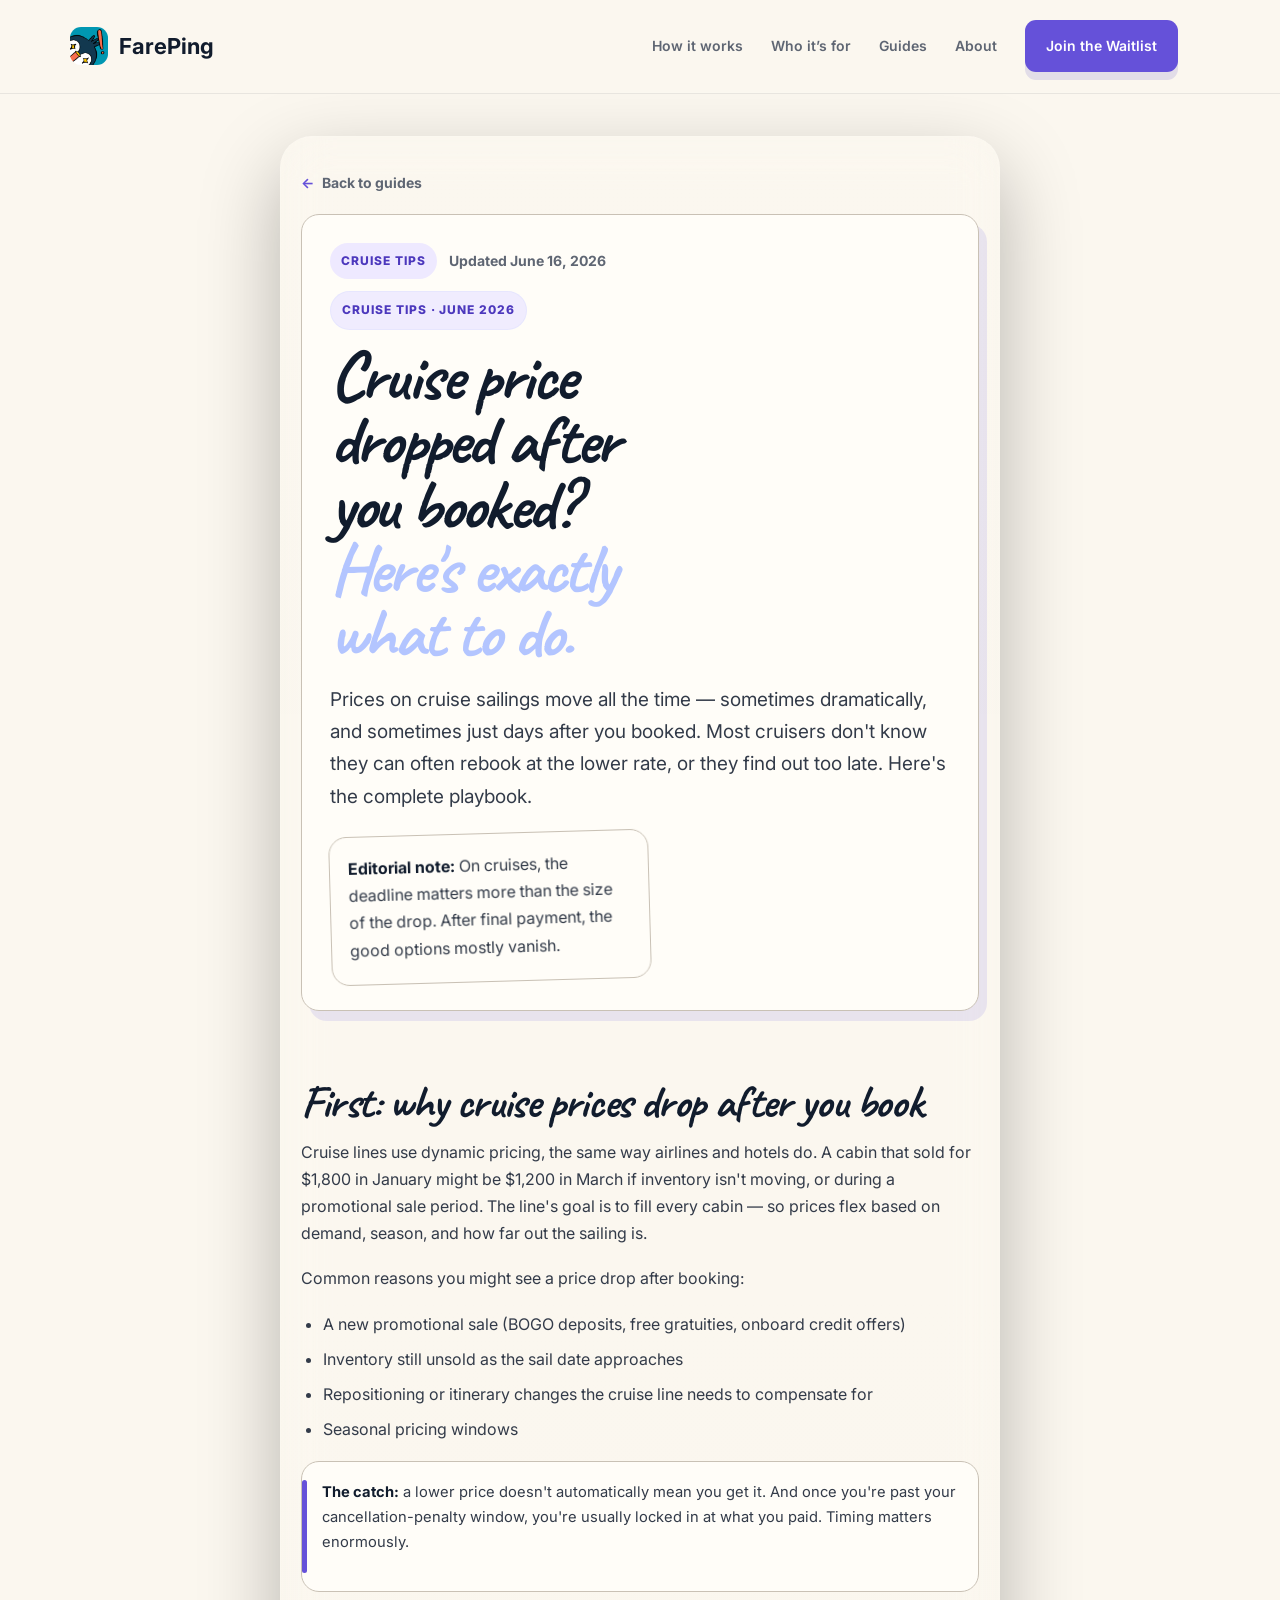
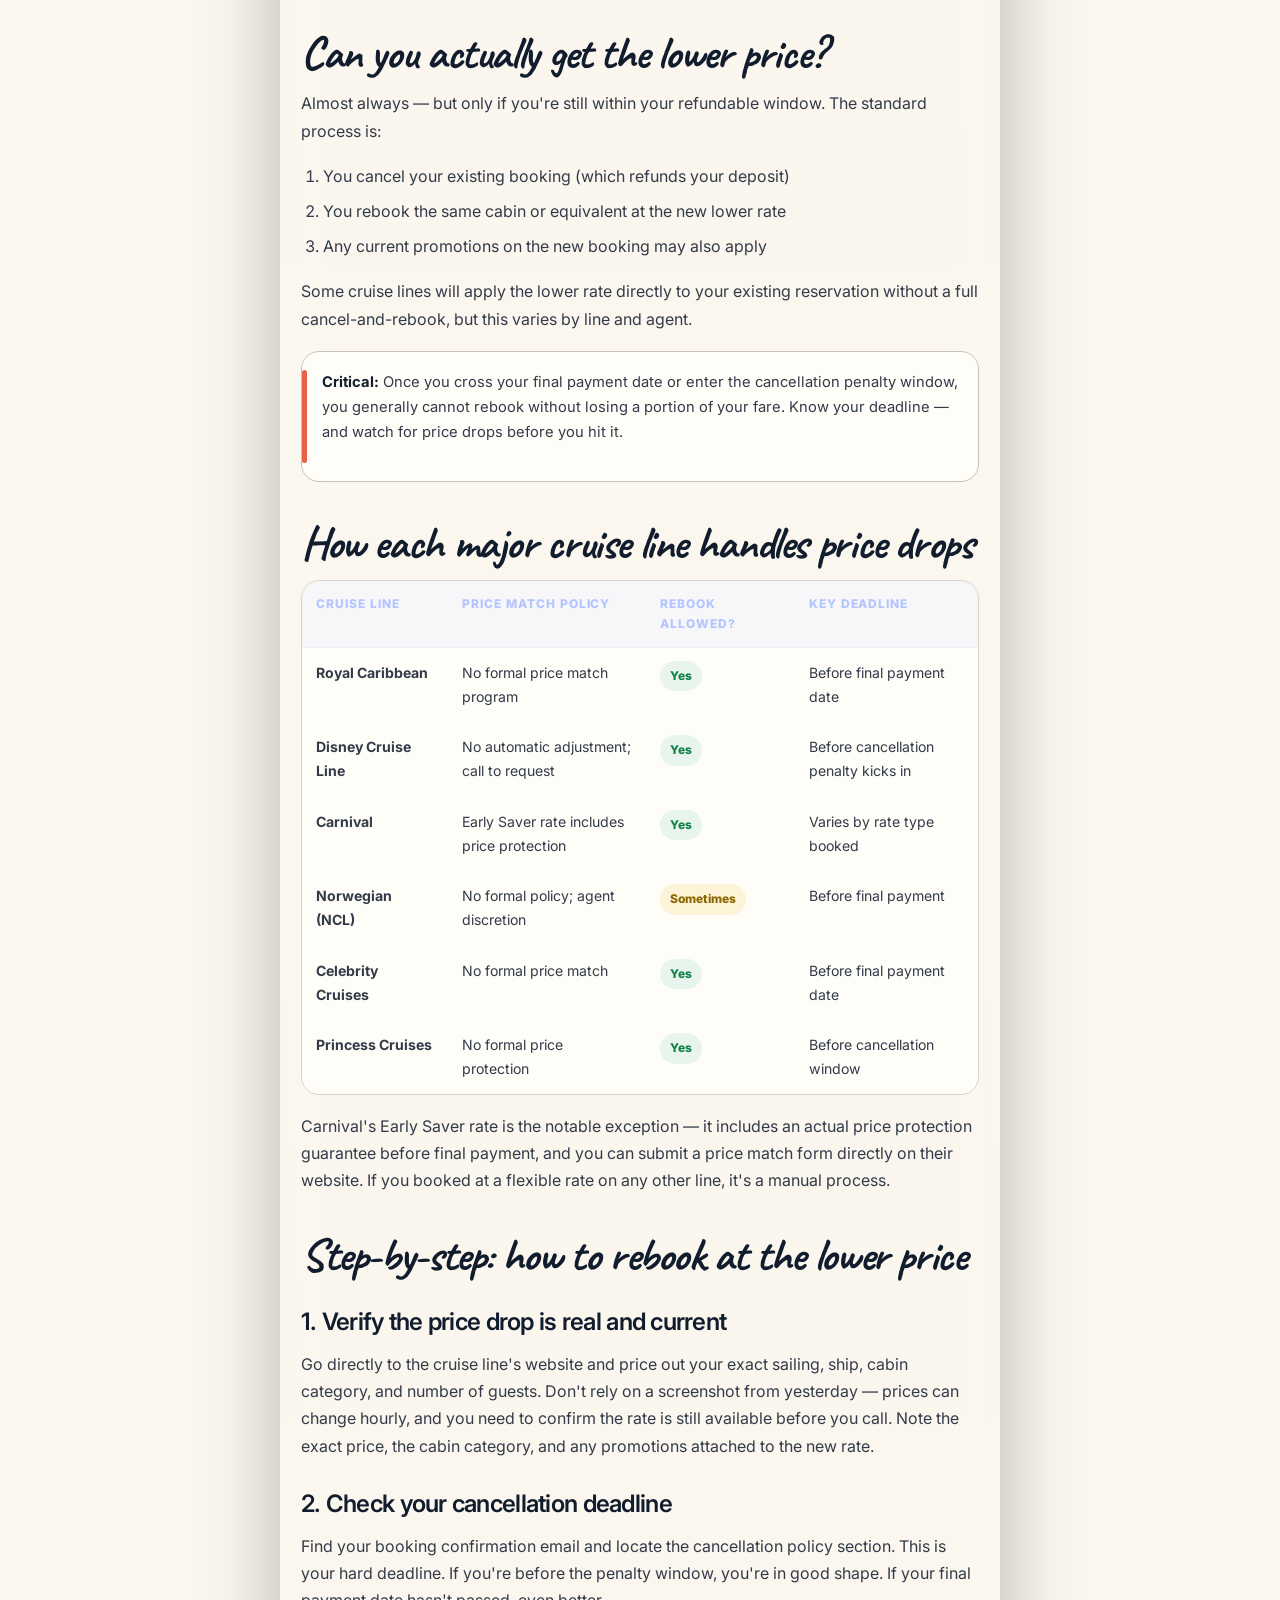
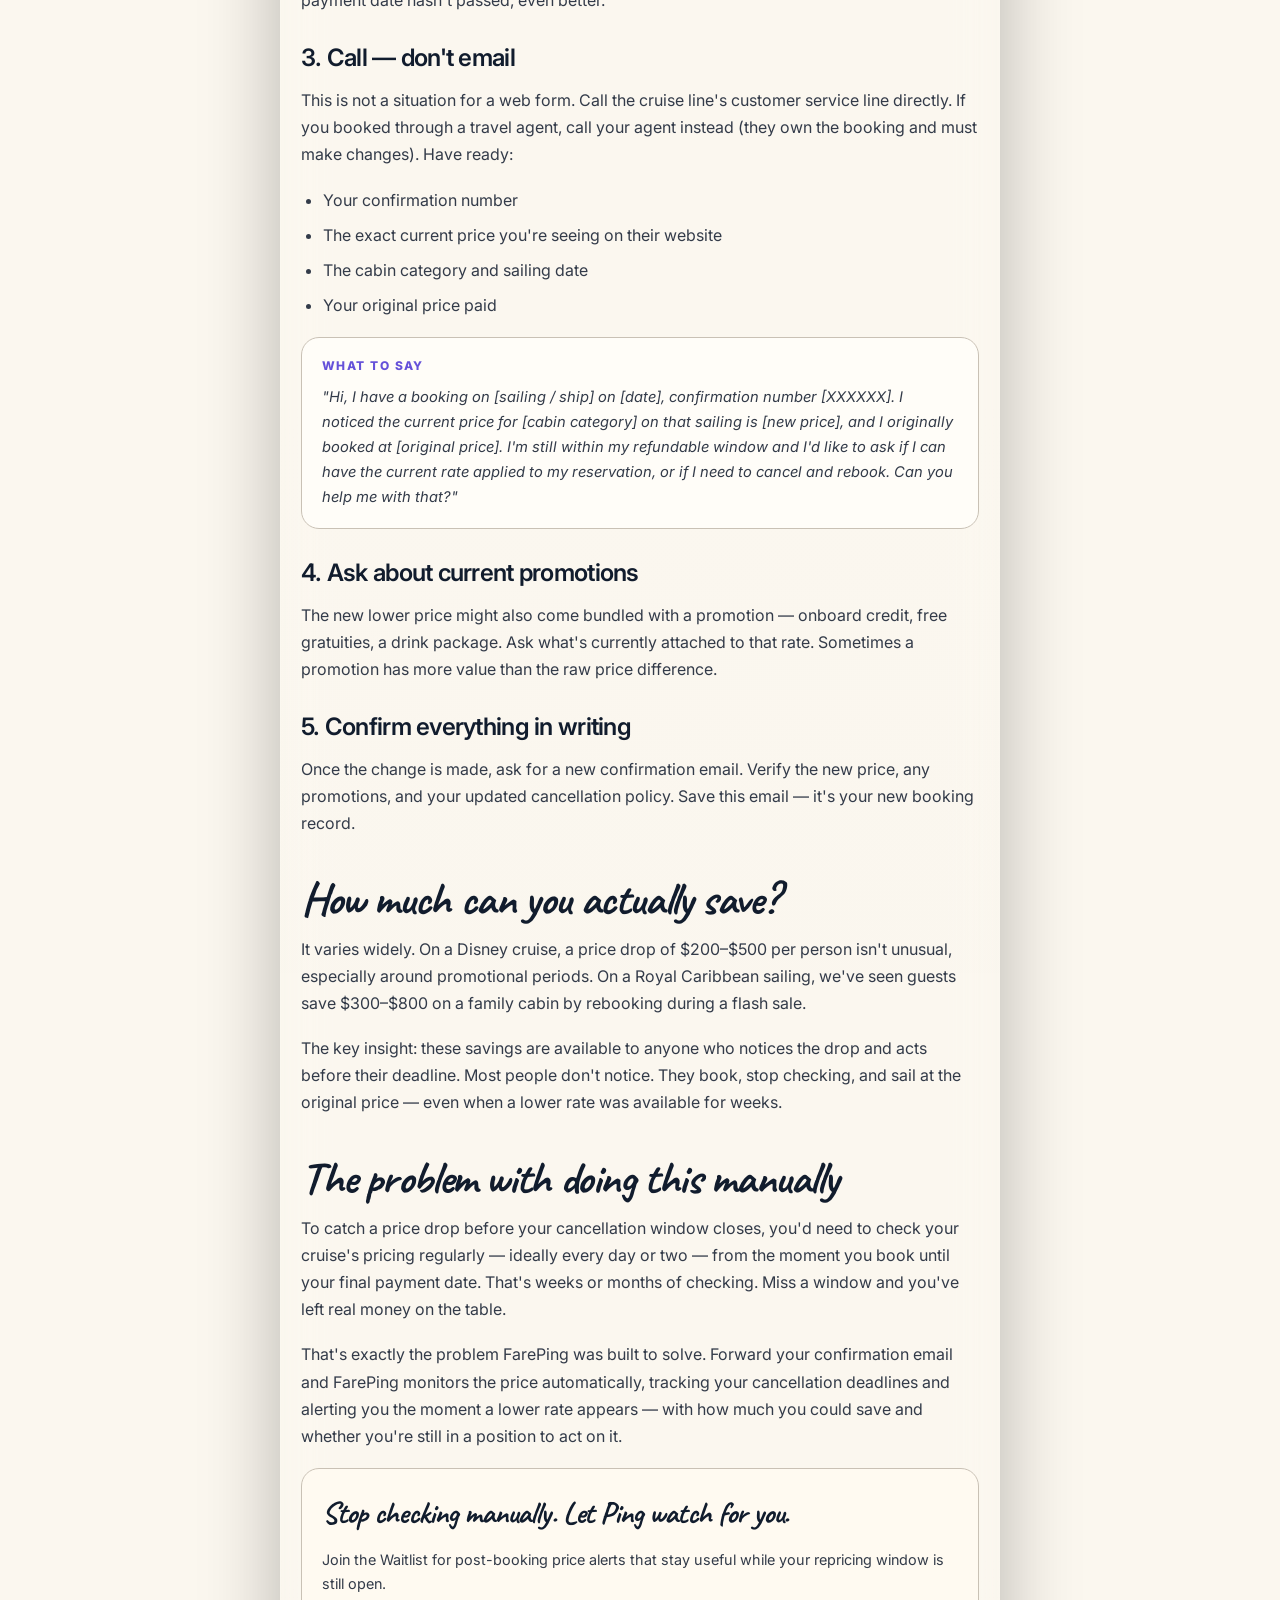
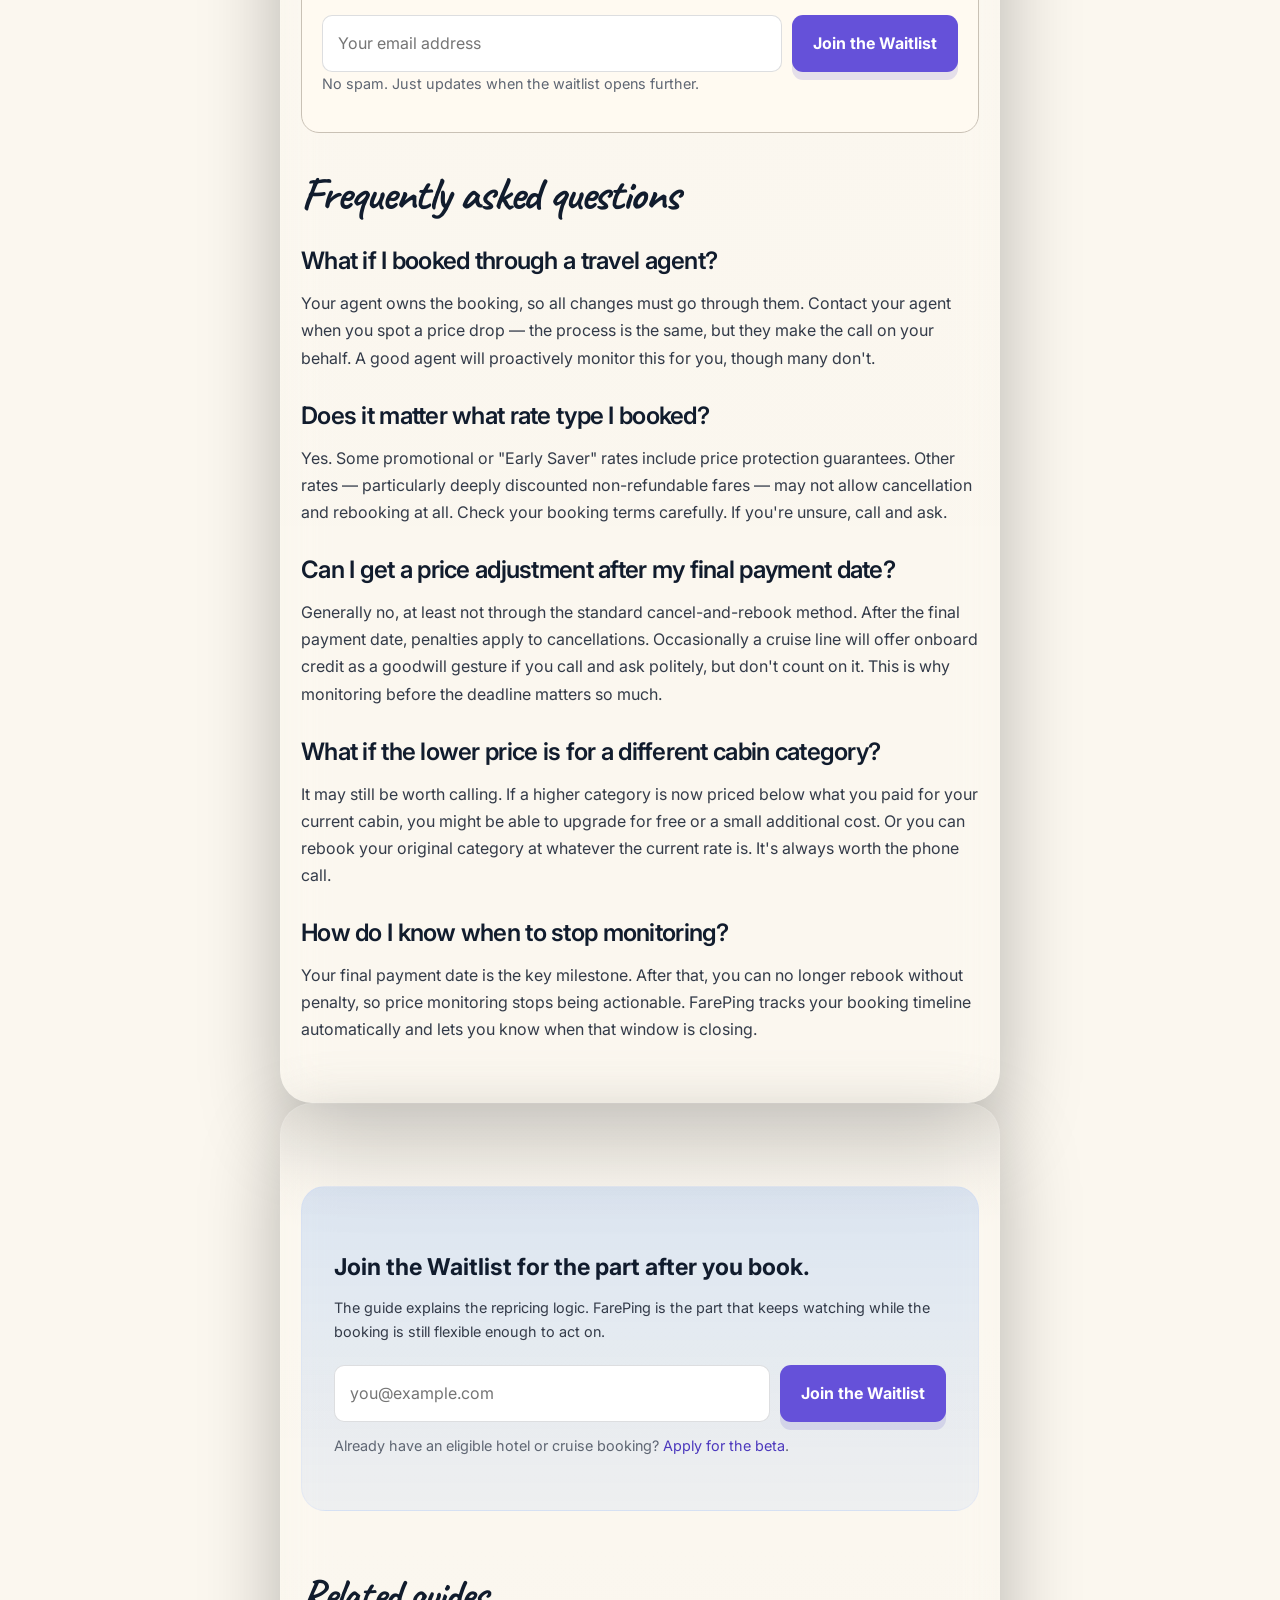
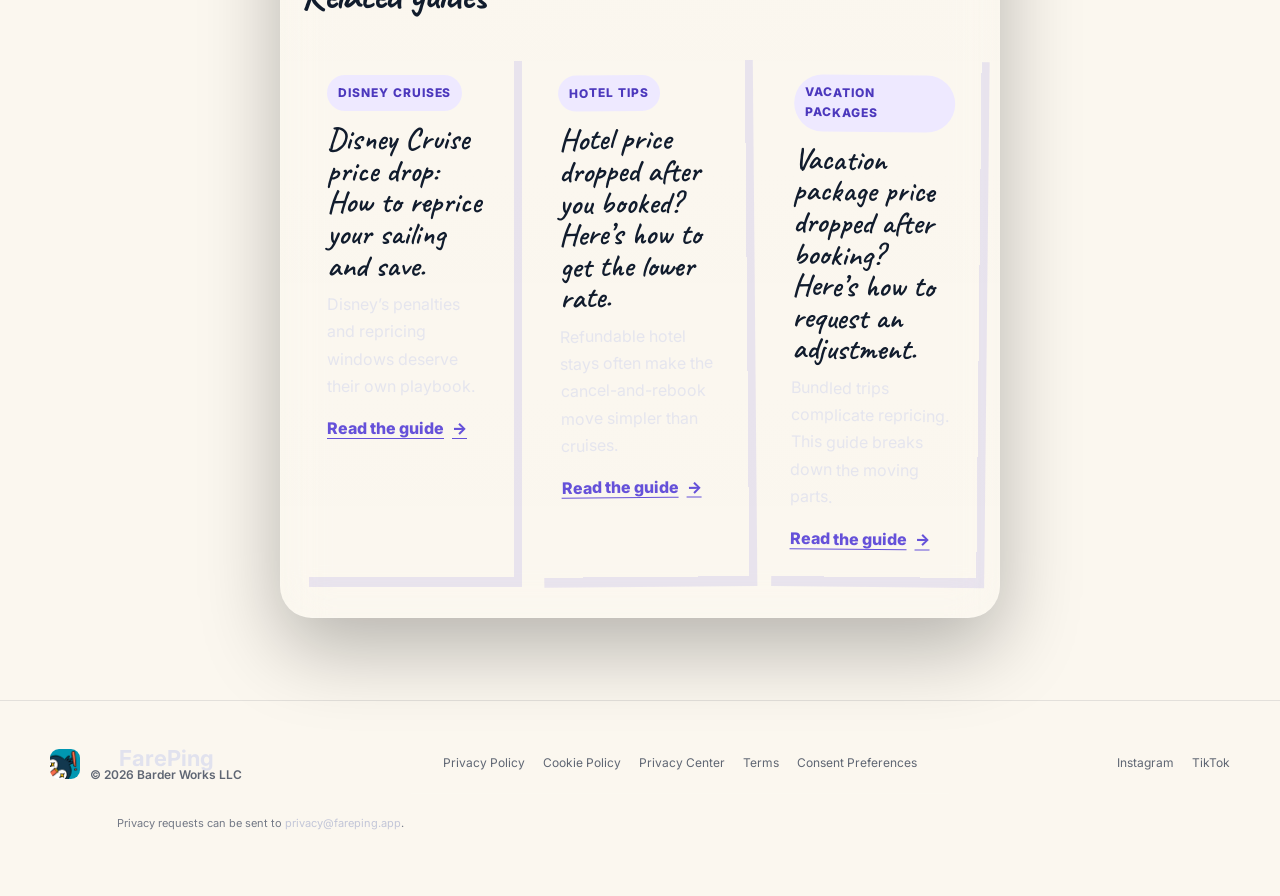
==== commit 4044b75a: "feat(site): launch editorial homepage and guides" ====
--- a/fareping-blog-cruise-price-drop.html
+++ b/fareping-blog-cruise-price-drop.html
@@ -2,6 +2,20 @@
 <html lang="en">
 <head>
 <script src="https://app.termly.io/resource-blocker/3a249ae2-6b6b-41ee-b109-8dacd7717abc?autoBlock=on"></script>
+<script async src="https://www.googletagmanager.com/gtag/js?id=G-2DYDBXFH6J"></script>
+<script>
+  window.dataLayer = window.dataLayer || [];
+  function gtag(){dataLayer.push(arguments);}
+  gtag('js', new Date());
+  gtag('config', 'G-2DYDBXFH6J');
+</script>
+<script>
+  (function(c,l,a,r,i,t,y){
+    c[a]=c[a]||function(){(c[a].q=c[a].q||[]).push(arguments)};
+    t=l.createElement(r);t.async=1;t.src="https://www.clarity.ms/tag/"+i;
+    y=l.getElementsByTagName(r)[0];y.parentNode.insertBefore(t,y);
+  })(window, document, "clarity", "script", "xidov3rcll");
+</script>
 <meta charset="UTF-8">
 <meta name="viewport" content="width=device-width, initial-scale=1.0">
 
@@ -103,7 +117,7 @@
 
 <link rel="preconnect" href="https://fonts.googleapis.com">
 <link rel="preconnect" href="https://fonts.gstatic.com" crossorigin>
-<link href="https://fonts.googleapis.com/css2?family=Syne:wght@700;800&family=Inter:wght@400;500;600&display=swap" rel="stylesheet">
+<link href="https://fonts.googleapis.com/css2?family=Caveat:wght@500;600;700&family=Inter:wght@400;500;600;700;800&display=swap" rel="stylesheet">
 
 <style>
   *, *::before, *::after { box-sizing: border-box; margin: 0; padding: 0; }
@@ -451,31 +465,50 @@
   .footer-note { max-width: 60ch; font-size: 0.78rem; color: var(--text-muted-2); }
   @media (max-width: 720px) { .site-nav { min-height: 4rem; padding: 0 1rem; } .nav-copy small { display: none; } .site-main { padding: 1.25rem 1rem 3rem; } .article-wrap { padding: 1.5rem 1rem 2rem; border-radius: 1.5rem; } .cta-form { flex-direction: column; } .footer-social, .footer-links { gap: 0.85rem; } }
 </style>
+<link rel="stylesheet" href="/site.css">
 </head>
 <body>
 
-<header class="site-header">
-  <nav class="site-nav" aria-label="Primary">
-    <a href="/" class="nav-logo">
-      <span class="nav-mark" aria-hidden="true"></span>
-      <span class="nav-copy">
-        <span>FarePing</span>
-        <small>Price Drop Alerts</small>
-      </span>
-    </a>
-    <a href="/#notify" class="nav-cta">Get early access</a>
-  </nav>
+<header class="site-header" data-menu-open="false">
+  <div class="wrap site-nav">
+    <a class="brand" href="/">
+        <img class="brand-mark" src="/og-image.png" alt="FarePing Ping mascot">
+        <span class="brand-copy">
+          <strong>FarePing</strong>
+        </span>
+      </a>
+    <button class="nav-toggle" type="button" aria-label="Toggle navigation" aria-expanded="false" data-nav-toggle>Menu</button>
+    <nav class="nav-menu" aria-label="Primary">
+      <a href="/#how-it-works">How it works</a>
+      <a href="/#who-its-for">Who it’s for</a>
+      <a href="/guides/">Guides</a>
+      <a href="/#about">About</a>
+      <a class="button" href="/#join-beta">Join the Waitlist</a>
+    </nav>
+  </div>
 </header>
 
 <main class="site-main">
 <article class="article-wrap">
-  <a href="/" class="back-link">Back to homepage</a>
+  <a href="/guides/" class="breadcrumb">Back to guides</a>
+
+  <div class="article-hero">
+  <div class="article-meta-row">
+    <span class="article-category">Cruise tips</span>
+    <span class="article-date">Updated June 16, 2026</span>
+  </div>
 
   <p class="article-meta">Cruise tips · June 2026</p>
 
   <h1>Cruise price dropped after you booked? <em>Here's exactly what to do.</em></h1>
 
   <p class="article-lede">Prices on cruise sailings move all the time — sometimes dramatically, and sometimes just days after you booked. Most cruisers don't know they can often rebook at the lower rate, or they find out too late. Here's the complete playbook.</p>
+  <div class="article-note-card">
+    <p><strong>Editorial note:</strong> On cruises, the deadline matters more than the size of the drop. After final payment, the good options mostly vanish.</p>
+  </div>
+  </div>
+
+  <div class="article-body">
 
   <h2>First: why cruise prices drop after you book</h2>
 
@@ -603,12 +636,13 @@
   <!-- IN-ARTICLE CTA -->
   <div class="cta-block">
     <h3>Stop checking manually. Let Ping watch for you.</h3>
-    <p>FarePing is coming soon to iOS. Join the early access list and be first to know.</p>
-    <form class="cta-form" onsubmit="handleSubmit(event)">
-      <input type="email" placeholder="Your email address" required>
-      <button type="submit">Notify me</button>
+    <p>Join the Waitlist for post-booking price alerts that stay useful while your repricing window is still open.</p>
+    <form action="https://waitlister.me/s/ELdNXY0KFuli" method="POST" class="waitlist-form">
+      <label class="hp" aria-hidden="true">Website<input type="text" name="website" tabindex="-1" autocomplete="off"></label>
+      <input type="email" name="email" placeholder="Your email address" aria-label="Email address" required>
+      <button class="button" type="submit">Join the Waitlist</button>
     </form>
-    <p id="cta-msg" style="font-size: 0.78rem; color: rgba(255,255,255,0.5); margin-top: 0.6rem; margin-bottom: 0;">Free early access · No spam</p>
+    <p class="form-inline-note">No spam. Just updates when the waitlist opens further.</p>
   </div>
 
   <h2>Frequently asked questions</h2>
@@ -628,62 +662,71 @@
   <h3>How do I know when to stop monitoring?</h3>
   <p>Your final payment date is the key milestone. After that, you can no longer rebook without penalty, so price monitoring stops being actionable. FarePing tracks your booking timeline automatically and lets you know when that window is closing.</p>
 
+  </div>
 </article>
+
+<section class="article-wrap related-guides">
+  <div class="cta-block">
+    <h3>Join the Waitlist for the part after you book.</h3>
+    <p>The guide explains the repricing logic. FarePing is the part that keeps watching while the booking is still flexible enough to act on.</p>
+    <form action="https://waitlister.me/s/ELdNXY0KFuli" method="POST" class="waitlist-form">
+      <label class="hp" aria-hidden="true">Website<input type="text" name="website" tabindex="-1" autocomplete="off"></label>
+      <input type="email" name="email" placeholder="you@example.com" aria-label="Email address" required>
+      <button class="button" type="submit">Join the Waitlist</button>
+    </form>
+    <p class="form-inline-note">Already have an eligible hotel or cruise booking? <a href="https://beta.fareping.app/signup">Apply for the beta</a>.</p>
+  </div>
+
+  <h2>Related guides</h2>
+  <div class="related-grid">
+    <article class="article-card">
+      <span class="article-category">Disney cruises</span>
+      <h3>Disney Cruise price drop: How to reprice your sailing and save.</h3>
+      <p>Disney’s penalties and repricing windows deserve their own playbook.</p>
+      <a class="article-link" href="/fareping-blog-disney-cruise-price-drop.html">Read the guide</a>
+    </article>
+    <article class="article-card article-card--tilt-left">
+      <span class="article-category">Hotel tips</span>
+      <h3>Hotel price dropped after you booked? Here’s how to get the lower rate.</h3>
+      <p>Refundable hotel stays often make the cancel-and-rebook move simpler than cruises.</p>
+      <a class="article-link" href="/fareping-blog-hotel-price-drop.html">Read the guide</a>
+    </article>
+    <article class="article-card article-card--tilt-right">
+      <span class="article-category">Vacation packages</span>
+      <h3>Vacation package price dropped after booking? Here’s how to request an adjustment.</h3>
+      <p>Bundled trips complicate repricing. This guide breaks down the moving parts.</p>
+      <a class="article-link" href="/fareping-blog-vacation-package-price-adjustment.html">Read the guide</a>
+    </article>
+  </div>
+</section>
 </main>
 
 <footer class="site-footer">
-  <div class="site-footer-inner">
-    <div class="footer-brand">
-      <span class="nav-mark" aria-hidden="true"></span>
-      <span class="footer-copy">
-        <span>FarePing</span>
-        <small>© 2026 BarderWorks LLC</small>
-      </span>
+  <div class="wrap">
+    <div class="footer-row">
+      <div class="footer-brand">
+        <img class="brand-mark" src="/og-image.png" alt="FarePing Ping mascot">
+        <div class="brand-copy">
+          <strong>FarePing</strong>
+          <span>© 2026 Barder Works LLC</span>
+        </div>
+      </div>
+      <nav class="footer-links" aria-label="Footer">
+        <a href="/privacy.html#privacy-policy">Privacy Policy</a>
+        <a href="/privacy.html#cookie-policy">Cookie Policy</a>
+        <a href="/privacy.html">Privacy Center</a>
+        <a href="/privacy.html#terms-of-service">Terms</a>
+        <a href="#" class="termly-display-preferences">Consent Preferences</a>
+      </nav>
+      <div class="footer-social">
+        <a href="https://www.instagram.com/farepinged">Instagram</a>
+        <a href="https://www.tiktok.com/@fareping">TikTok</a>
+      </div>
     </div>
-    <div class="footer-social">
-      <a href="https://www.tiktok.com/@fareping" target="_blank" rel="noopener">TikTok</a>
-      <a href="https://www.instagram.com/farepinged" target="_blank" rel="noopener">Instagram</a>
-    </div>
-    <nav class="footer-links" aria-label="Footer">
-      <a href="privacy.html#privacy-policy">Privacy Policy</a>
-      <a href="privacy.html#cookie-policy">Cookie Policy</a>
-      <a href="privacy.html">Privacy Center</a>
-      <a href="privacy.html#terms-of-service">Terms</a>
-      <a href="#" class="termly-display-preferences">Consent Preferences</a>
-    </nav>
-    <p class="footer-note">Privacy requests, including access, correction, and deletion, can be sent to <a href="mailto:privacy@fareping.app">privacy@fareping.app</a>.</p>
+    <p class="footer-note">Privacy requests can be sent to <a href="mailto:privacy@fareping.app">privacy@fareping.app</a>.</p>
   </div>
 </footer>
 
-<footer>
-  <div class="footer-meta">
-    <span>© 2026 BarderWorks LLC</span>
-    <a href="/">FarePing</a>
-    <a href="mailto:privacy@fareping.app">privacy@fareping.app</a>
-  </div>
-  <nav class="footer-links" aria-label="Footer">
-    <a href="privacy.html#privacy-policy">Privacy Policy</a>
-    <a href="privacy.html#cookie-policy">Cookie Policy</a>
-    <a href="privacy.html">Privacy Center</a>
-    <a href="privacy.html#terms-of-service">Terms</a>
-    <a href="#" class="termly-display-preferences">Consent Preferences</a>
-  </nav>
-  <div class="footer-social">
-    <a href="https://www.tiktok.com/@fareping" target="_blank" rel="noopener">TikTok</a>
-    <a href="https://www.instagram.com/farepinged" target="_blank" rel="noopener">Instagram</a>
-  </div>
-</footer>
-
-<script>
-  function handleSubmit(e) {
-    e.preventDefault();
-    const msg = document.getElementById('cta-msg');
-    msg.textContent = '🎉 You\'re on the list! We\'ll ping you when it\'s ready.';
-    msg.style.color = '#1AADBC';
-    e.target.querySelector('button').disabled = true;
-    e.target.querySelector('input').disabled = true;
-  }
-</script>
-
+<script src="/site.js"></script>
 </body>
 </html>
--- a/site.css
+++ b/site.css
@@ -0,0 +1,921 @@
+:root {
+  --ink: #111827;
+  --muted: #5f6673;
+  --paper: #fbf7ef;
+  --paper-2: #fffdf8;
+  --purple: #6551d9;
+  --purple-dark: #4c38bd;
+  --lavender: #eee9ff;
+  --green: #14804a;
+  --green-soft: #e7f5ec;
+  --line: #d9d2c5;
+  --navy: #111c2d;
+  --wrap: min(1180px, calc(100% - 40px));
+  --article-wrap: min(720px, calc(100% - 40px));
+  --card-border: #c9c1b5;
+  --card-shadow: 8px 10px 0 rgba(101, 81, 217, 0.12);
+}
+
+*,
+*::before,
+*::after {
+  box-sizing: border-box;
+}
+
+html {
+  scroll-behavior: smooth;
+}
+
+body {
+  margin: 0;
+  background: var(--paper);
+  color: var(--ink);
+  font-family: Inter, sans-serif;
+  -webkit-font-smoothing: antialiased;
+}
+
+a {
+  color: inherit;
+  text-decoration: none;
+}
+
+img {
+  display: block;
+  max-width: 100%;
+}
+
+a:focus-visible,
+button:focus-visible,
+input:focus-visible {
+  outline: 2px solid var(--purple);
+  outline-offset: 3px;
+}
+
+.wrap {
+  width: var(--wrap);
+  margin-inline: auto;
+}
+
+.display,
+.hand {
+  font-family: Caveat, cursive;
+}
+
+.site-header {
+  position: sticky;
+  top: 0;
+  z-index: 50;
+  background: rgba(251, 247, 239, 0.91);
+  backdrop-filter: blur(14px);
+  border-bottom: 1px solid rgba(17, 24, 39, 0.08);
+}
+
+.site-nav {
+  min-height: 74px;
+  display: flex;
+  align-items: center;
+  justify-content: space-between;
+  gap: 24px;
+}
+
+.brand {
+  display: flex;
+  align-items: center;
+  gap: 11px;
+  font-weight: 800;
+  color: var(--navy);
+}
+
+.brand-mark {
+  width: 38px;
+  height: 38px;
+  border-radius: 11px;
+  object-fit: cover;
+}
+
+.brand-copy {
+  display: flex;
+  flex-direction: column;
+  line-height: 1;
+}
+
+.brand-copy strong {
+  font-size: 22px;
+}
+
+.brand-copy span {
+  font-size: 12px;
+  color: var(--muted);
+}
+
+.nav-toggle {
+  display: none;
+  border: 1px solid rgba(17, 24, 39, 0.12);
+  border-radius: 11px;
+  background: var(--paper-2);
+  color: var(--navy);
+  min-width: 44px;
+  min-height: 44px;
+  font: inherit;
+}
+
+.nav-menu {
+  display: flex;
+  align-items: center;
+  gap: 28px;
+}
+
+.nav-menu a {
+  font-size: 14px;
+  font-weight: 600;
+  color: var(--muted);
+}
+
+.nav-menu a:hover,
+.nav-menu a[aria-current="page"] {
+  color: var(--navy);
+}
+
+.button,
+.button-link {
+  display: inline-flex;
+  align-items: center;
+  justify-content: center;
+  gap: 10px;
+  border: 0;
+  border-radius: 11px;
+  font: inherit;
+  font-weight: 700;
+  cursor: pointer;
+  transition: transform 0.18s ease, background-color 0.18s ease;
+}
+
+.button {
+  min-height: 48px;
+  padding: 14px 21px;
+  background: var(--purple);
+  color: #fff;
+  box-shadow: 0 8px 0 rgba(76, 56, 189, 0.14);
+}
+
+a.button {
+  color: #fff;
+}
+
+.button:hover,
+.button-link:hover {
+  transform: translateY(-2px);
+}
+
+.button:hover {
+  background: var(--purple-dark);
+}
+
+.button-nav {
+  min-height: auto;
+  padding: 11px 17px;
+  box-shadow: none;
+}
+
+.button-link {
+  color: var(--purple);
+  font-weight: 800;
+}
+
+.button-link::after,
+.article-link::after {
+  content: "→";
+}
+
+.eyebrow {
+  display: inline-flex;
+  align-items: center;
+  gap: 8px;
+  font-size: 13px;
+  font-weight: 800;
+  letter-spacing: 0.08em;
+  text-transform: uppercase;
+  color: var(--purple);
+  margin-bottom: 20px;
+}
+
+.eyebrow::before {
+  content: "";
+  width: 8px;
+  height: 8px;
+  border-radius: 50%;
+  background: var(--purple);
+}
+
+.site-main {
+  width: min(100%, 1180px);
+  margin-inline: auto;
+  padding: 42px 0 82px;
+}
+
+.section {
+  padding: 74px 0;
+}
+
+.section-header {
+  max-width: 720px;
+  margin-bottom: 40px;
+}
+
+.section-title,
+.guides-hero h1,
+.article-hero h1,
+.beta-copy h2,
+.featured-copy h2 {
+  font-family: Caveat, cursive;
+  letter-spacing: -0.04em;
+  line-height: 0.92;
+  color: var(--navy);
+  margin: 0 0 18px;
+}
+
+.section-title,
+.guides-hero h1 {
+  font-size: clamp(44px, 6vw, 66px);
+}
+
+.section-copy,
+.guides-hero-copy,
+.featured-copy p,
+.article-lede,
+.article-note-card p,
+.article-body p,
+.article-body li,
+.article-body td,
+.article-body blockquote,
+.beta-copy p,
+.guide-card p,
+.footer-note {
+  color: #333b49;
+  line-height: 1.7;
+}
+
+.guides-hero {
+  padding: 54px 0 28px;
+}
+
+.guides-hero-grid {
+  display: grid;
+  grid-template-columns: minmax(0, 1fr) 340px;
+  gap: 34px;
+  align-items: end;
+}
+
+.guides-hero h1 {
+  max-width: 9.5ch;
+}
+
+.guides-hero-copy {
+  max-width: 60ch;
+  font-size: 19px;
+}
+
+.guide-note-board,
+.article-hero,
+.featured-card,
+.guide-card,
+.beta-band,
+.article-note-card,
+.article-body .callout,
+.article-body .script-box,
+.article-body .cta-block {
+  background: var(--paper-2);
+  border: 1px solid var(--card-border);
+  border-radius: 18px;
+}
+
+.guide-note-board,
+.featured-card,
+.guide-card,
+.article-hero,
+.beta-band {
+  box-shadow: var(--card-shadow);
+}
+
+.guide-note-board {
+  position: relative;
+  padding: 24px;
+  min-height: 260px;
+}
+
+.guide-note-board .mascot-sticker {
+  width: 94px;
+  height: 94px;
+  border-radius: 27px;
+  object-fit: cover;
+  transform: rotate(-5deg);
+  margin-bottom: 18px;
+}
+
+.guide-note-board p {
+  margin: 0;
+  color: #444b57;
+}
+
+.margin-note {
+  display: inline-block;
+  margin-top: 18px;
+  font-size: 23px;
+  transform: rotate(-2deg);
+  color: var(--purple);
+}
+
+.featured-card {
+  padding: 28px;
+  transform: rotate(0.2deg);
+}
+
+.featured-layout {
+  display: grid;
+  grid-template-columns: minmax(0, 1.15fr) minmax(260px, 0.85fr);
+  gap: 24px;
+  align-items: center;
+}
+
+.article-category,
+.article-meta {
+  display: inline-flex;
+  align-items: center;
+  gap: 0.45rem;
+  padding: 8px 11px;
+  border-radius: 999px;
+  font-size: 12px;
+  font-weight: 800;
+  letter-spacing: 0.08em;
+  text-transform: uppercase;
+}
+
+.article-category {
+  background: var(--lavender);
+  color: var(--purple-dark);
+}
+
+.featured-copy h2 {
+  font-size: clamp(34px, 4vw, 50px);
+}
+
+.featured-copy p {
+  font-size: 17px;
+  max-width: 34ch;
+}
+
+.editorial-panel {
+  position: relative;
+  padding: 24px;
+  background: #fffaf1;
+  border: 1px solid var(--line);
+  border-radius: 16px;
+}
+
+.editorial-panel h3 {
+  margin: 0 0 10px;
+  font-size: 32px;
+  font-family: Caveat, cursive;
+  color: var(--navy);
+}
+
+.editorial-list {
+  margin: 0;
+  padding-left: 20px;
+  color: #3f4652;
+  line-height: 1.7;
+}
+
+.guide-list-grid,
+.related-grid {
+  display: grid;
+  grid-template-columns: repeat(3, minmax(0, 1fr));
+  gap: 20px;
+}
+
+.guide-card,
+.article-card {
+  position: relative;
+  padding: 24px 26px;
+  box-shadow: var(--card-shadow);
+}
+
+.guide-card:nth-child(2),
+.article-card--tilt-left {
+  transform: rotate(-0.5deg);
+}
+
+.guide-card:nth-child(3),
+.article-card--tilt-right {
+  transform: rotate(0.6deg);
+}
+
+.guide-card h3,
+.article-card h3 {
+  margin: 12px 0 10px;
+  font-size: 31px;
+  line-height: 1.02;
+  font-family: Caveat, cursive;
+  color: var(--navy);
+}
+
+.guide-card p,
+.article-card p {
+  margin: 0 0 15px;
+}
+
+.article-link {
+  display: inline-flex;
+  align-items: center;
+  gap: 8px;
+  color: var(--purple);
+  font-weight: 800;
+  text-decoration: underline;
+  text-underline-offset: 4px;
+}
+
+.waitlist-panel {
+  padding-top: 10px;
+}
+
+.beta-band {
+  background: var(--navy);
+  color: #fff;
+  border-radius: 22px;
+  padding: 35px 42px;
+  display: flex;
+  align-items: center;
+  justify-content: space-between;
+  gap: 28px;
+  box-shadow: 9px 11px 0 #d9d0bc;
+}
+
+.beta-copy h2 {
+  margin-bottom: 6px;
+  font-size: 42px;
+  color: #fff;
+}
+
+.beta-copy p {
+  margin: 0;
+  color: #d9deea;
+}
+
+.beta-note {
+  margin-top: 12px;
+  color: #d9deea;
+  font-size: 13px;
+  font-weight: 700;
+}
+
+.beta-note a {
+  color: #fff;
+  text-decoration: underline;
+  text-underline-offset: 4px;
+}
+
+.waitlist-form {
+  display: flex;
+  gap: 10px;
+  flex-wrap: wrap;
+}
+
+.waitlist-form input[type="email"] {
+  min-width: 245px;
+  min-height: 48px;
+  border: 1px solid rgba(17, 24, 39, 0.14);
+  border-radius: 10px;
+  background: #fff;
+  color: var(--ink);
+  padding: 14px 15px;
+  font: inherit;
+  flex: 1;
+}
+
+.beta-band .waitlist-form input[type="email"] {
+  border-color: rgba(255, 255, 255, 0.25);
+}
+
+.hp {
+  position: absolute;
+  left: -9999px;
+  width: 1px;
+  height: 1px;
+  overflow: hidden;
+}
+
+.form-inline-note {
+  margin: 12px 0 0;
+  font-size: 13px;
+  color: #d9deea;
+}
+
+.site-footer {
+  border-top: 1px solid rgba(17, 24, 39, 0.1);
+  padding: 32px 0 45px;
+}
+
+.footer-row {
+  display: flex;
+  justify-content: space-between;
+  align-items: center;
+  gap: 24px;
+  flex-wrap: wrap;
+}
+
+.footer-brand {
+  display: flex;
+  align-items: center;
+  gap: 10px;
+}
+
+.footer-brand .brand-mark {
+  width: 30px;
+  height: 30px;
+  border-radius: 9px;
+}
+
+.footer-links,
+.footer-social {
+  display: flex;
+  gap: 18px;
+  flex-wrap: wrap;
+}
+
+.footer-links a,
+.footer-social a {
+  font-size: 12px;
+  color: var(--muted);
+}
+
+.footer-note {
+  margin-top: 20px;
+  text-align: center;
+  font-size: 11px;
+  color: #737986;
+}
+
+.article-wrap {
+  width: var(--article-wrap);
+  margin-inline: auto;
+}
+
+.breadcrumb {
+  display: inline-flex;
+  align-items: center;
+  gap: 8px;
+  font-size: 14px;
+  font-weight: 700;
+  color: var(--muted);
+}
+
+.breadcrumb::before {
+  content: "←";
+  color: var(--purple);
+}
+
+.article-hero {
+  position: relative;
+  margin-top: 18px;
+  padding: 28px;
+}
+
+.article-meta-row {
+  display: flex;
+  align-items: center;
+  flex-wrap: wrap;
+  gap: 12px;
+  margin-bottom: 12px;
+}
+
+.article-date {
+  font-size: 14px;
+  font-weight: 700;
+  color: var(--muted);
+}
+
+.article-meta {
+  margin: 0 0 14px;
+  background: rgba(238, 233, 255, 0.85);
+  color: var(--purple-dark);
+}
+
+.article-hero h1 {
+  font-size: clamp(46px, 6vw, 70px);
+  max-width: 11ch;
+}
+
+.article-hero h1 em {
+  font-style: normal;
+}
+
+.article-lede {
+  margin: 0;
+  font-size: 19px;
+}
+
+.article-note-card {
+  margin-top: 20px;
+  padding: 18px 18px 20px;
+  max-width: 320px;
+  transform: rotate(-1.6deg);
+}
+
+.article-note-card p {
+  margin: 0;
+  font-size: 16px;
+}
+
+.article-body {
+  padding-top: 30px;
+}
+
+.article-body h2,
+.article-body h3 {
+  color: var(--navy);
+  letter-spacing: -0.03em;
+}
+
+.article-body h2 {
+  margin: 38px 0 14px;
+  font-size: clamp(34px, 4vw, 46px);
+  line-height: 1;
+  font-family: Caveat, cursive;
+}
+
+.article-body h3 {
+  margin: 24px 0 8px;
+  font-size: 24px;
+}
+
+.article-body p,
+.article-body ul,
+.article-body ol,
+.article-body table,
+.article-body blockquote,
+.article-body .callout,
+.article-body .script-box,
+.article-body .cta-block {
+  margin: 0 0 18px;
+}
+
+.article-body ul,
+.article-body ol {
+  padding-left: 22px;
+}
+
+.article-body li + li {
+  margin-top: 8px;
+}
+
+.article-body a {
+  color: var(--purple-dark);
+  text-decoration: underline;
+  text-underline-offset: 4px;
+}
+
+.article-body table {
+  width: 100%;
+  border-collapse: collapse;
+  display: block;
+  overflow-x: auto;
+  background: var(--paper-2);
+  border: 1px solid var(--line);
+  border-radius: 18px;
+}
+
+.article-body th,
+.article-body td {
+  min-width: 140px;
+  padding: 13px 14px;
+  border-bottom: 1px solid var(--line);
+  vertical-align: top;
+}
+
+.article-body th {
+  text-align: left;
+  font-size: 12px;
+  font-weight: 800;
+  letter-spacing: 0.08em;
+  text-transform: uppercase;
+  color: var(--purple-dark);
+  background: rgba(238, 233, 255, 0.9);
+}
+
+.article-body tr:last-child td {
+  border-bottom: 0;
+}
+
+.article-body .badge {
+  display: inline-flex;
+  align-items: center;
+  padding: 5px 10px;
+  border-radius: 999px;
+  font-size: 12px;
+  font-weight: 800;
+}
+
+.article-body .badge.yes {
+  background: var(--green-soft);
+  color: var(--green);
+}
+
+.article-body .badge.no {
+  background: rgba(232, 98, 74, 0.14);
+  color: #bc4f33;
+}
+
+.article-body .badge.maybe,
+.article-body .badge.warn {
+  background: rgba(245, 200, 66, 0.18);
+  color: #8d6800;
+}
+
+.article-body .callout,
+.article-body .script-box,
+.article-body .cta-block {
+  padding: 18px 20px;
+}
+
+.article-body .callout {
+  position: relative;
+}
+
+.article-body .callout::before {
+  content: "";
+  position: absolute;
+  left: 0;
+  top: 18px;
+  bottom: 18px;
+  width: 5px;
+  border-radius: 999px;
+  background: var(--purple);
+}
+
+.article-body .callout.warn::before {
+  background: #e8624a;
+}
+
+.article-body .script-box::before {
+  content: "What to say";
+  display: block;
+  margin-bottom: 8px;
+  font-size: 12px;
+  font-weight: 800;
+  letter-spacing: 0.12em;
+  text-transform: uppercase;
+  color: var(--purple);
+}
+
+.article-body .cta-block {
+  background: #fffaf1;
+}
+
+.article-body .cta-block h3 {
+  margin-top: 0;
+  font-size: 31px;
+  font-family: Caveat, cursive;
+}
+
+.article-body .cta-block .form-inline-note {
+  color: var(--muted);
+}
+
+.related-guides {
+  padding-top: 34px;
+}
+
+.related-guides h2 {
+  margin: 0 0 20px;
+  font-family: Caveat, cursive;
+  font-size: 42px;
+  color: var(--navy);
+}
+
+@media (max-width: 980px) {
+  .guides-hero-grid,
+  .featured-layout,
+  .guide-list-grid,
+  .related-grid {
+    grid-template-columns: 1fr;
+  }
+
+  .beta-band {
+    flex-direction: column;
+    align-items: flex-start;
+  }
+}
+
+@media (max-width: 760px) {
+  .nav-toggle {
+    display: inline-grid;
+    place-items: center;
+  }
+
+  .nav-menu {
+    display: none;
+    position: absolute;
+    left: 14px;
+    right: 14px;
+    top: calc(100% + 10px);
+    padding: 16px;
+    border-radius: 18px;
+    border: 1px solid rgba(17, 24, 39, 0.08);
+    background: rgba(255, 253, 248, 0.98);
+    box-shadow: 0 12px 28px rgba(17, 24, 39, 0.12);
+    flex-direction: column;
+    align-items: stretch;
+    gap: 14px;
+  }
+
+  .site-header[data-menu-open="true"] .nav-menu {
+    display: flex;
+  }
+
+  .guides-hero,
+  .site-main {
+    padding-top: 34px;
+  }
+
+  .beta-band {
+    padding: 28px 22px;
+    box-shadow: none;
+  }
+}
+
+@media (max-width: 620px) {
+  :root {
+    --wrap: min(1180px, calc(100% - 28px));
+    --article-wrap: min(720px, calc(100% - 28px));
+  }
+
+  .button,
+  .waitlist-form button {
+    width: 100%;
+  }
+
+  .waitlist-form {
+    flex-direction: column;
+    width: 100%;
+  }
+
+  .waitlist-form input[type="email"] {
+    min-width: 0;
+    width: 100%;
+  }
+
+  .article-hero,
+  .featured-card,
+  .guide-card,
+  .guide-note-board {
+    padding: 20px;
+  }
+
+  .article-note-card {
+    max-width: none;
+  }
+}
+/* Article contrast safeguards */
+.article-body .script-box,
+.article-body .callout,
+.article-body .cta-block,
+.article-note-card {
+  color: #333b49;
+}
+
+.article-body .script-box strong,
+.article-body .callout strong,
+.article-body .cta-block strong,
+.article-note-card strong {
+  color: var(--navy);
+}
+
+.article-body .cta-block h3,
+.related-guides .cta-block h3 {
+  color: var(--navy);
+}
+
+.article-body .script-box {
+  font-style: italic;
+  line-height: 1.7;
+}
+
+.article-body .script-box::before {
+  color: var(--purple);
+}
+
+.article-body .cta-block p,
+.related-guides .cta-block p,
+.article-note-card p {
+  color: #333b49;
+}
+
+.article-body .cta-block .form-inline-note,
+.related-guides .cta-block .form-inline-note {
+  color: var(--muted);
+}
+
+.article-body .cta-block .form-inline-note a,
+.related-guides .cta-block .form-inline-note a {
+  color: var(--purple-dark);
+}
